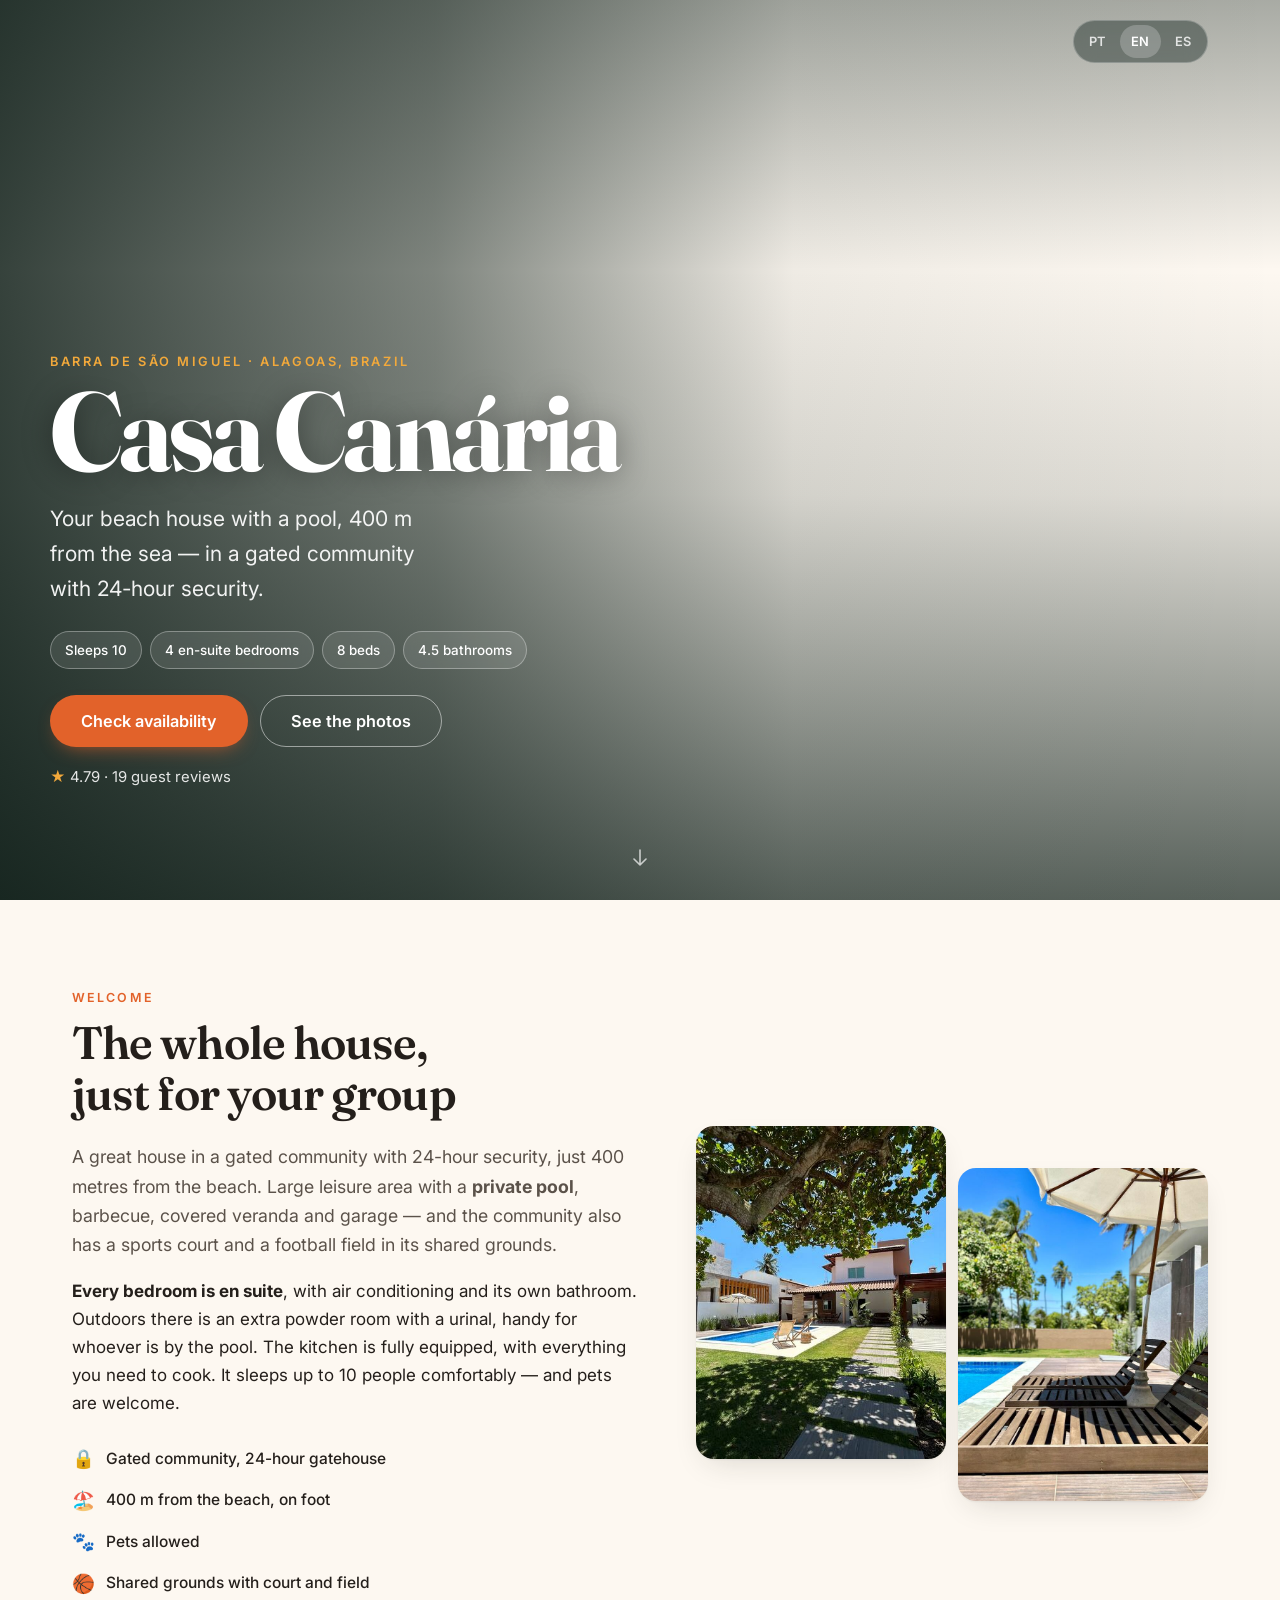
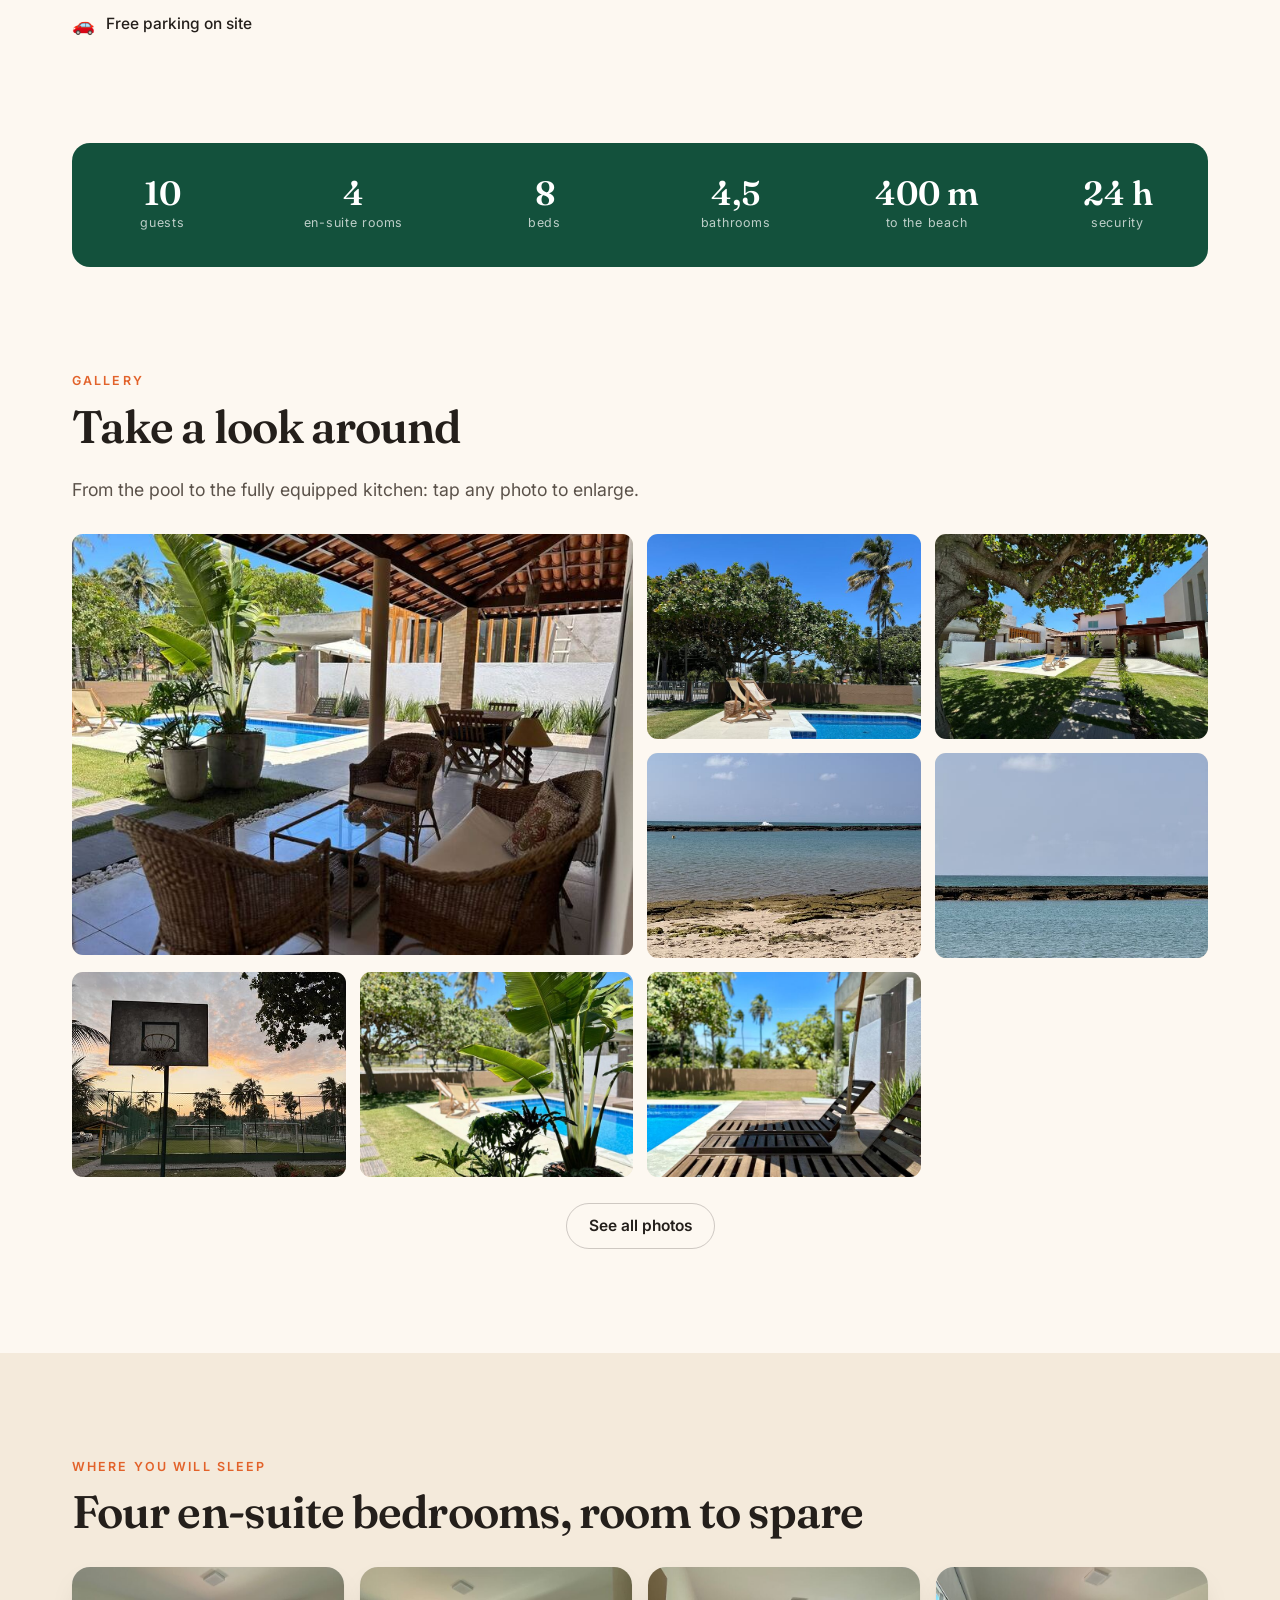
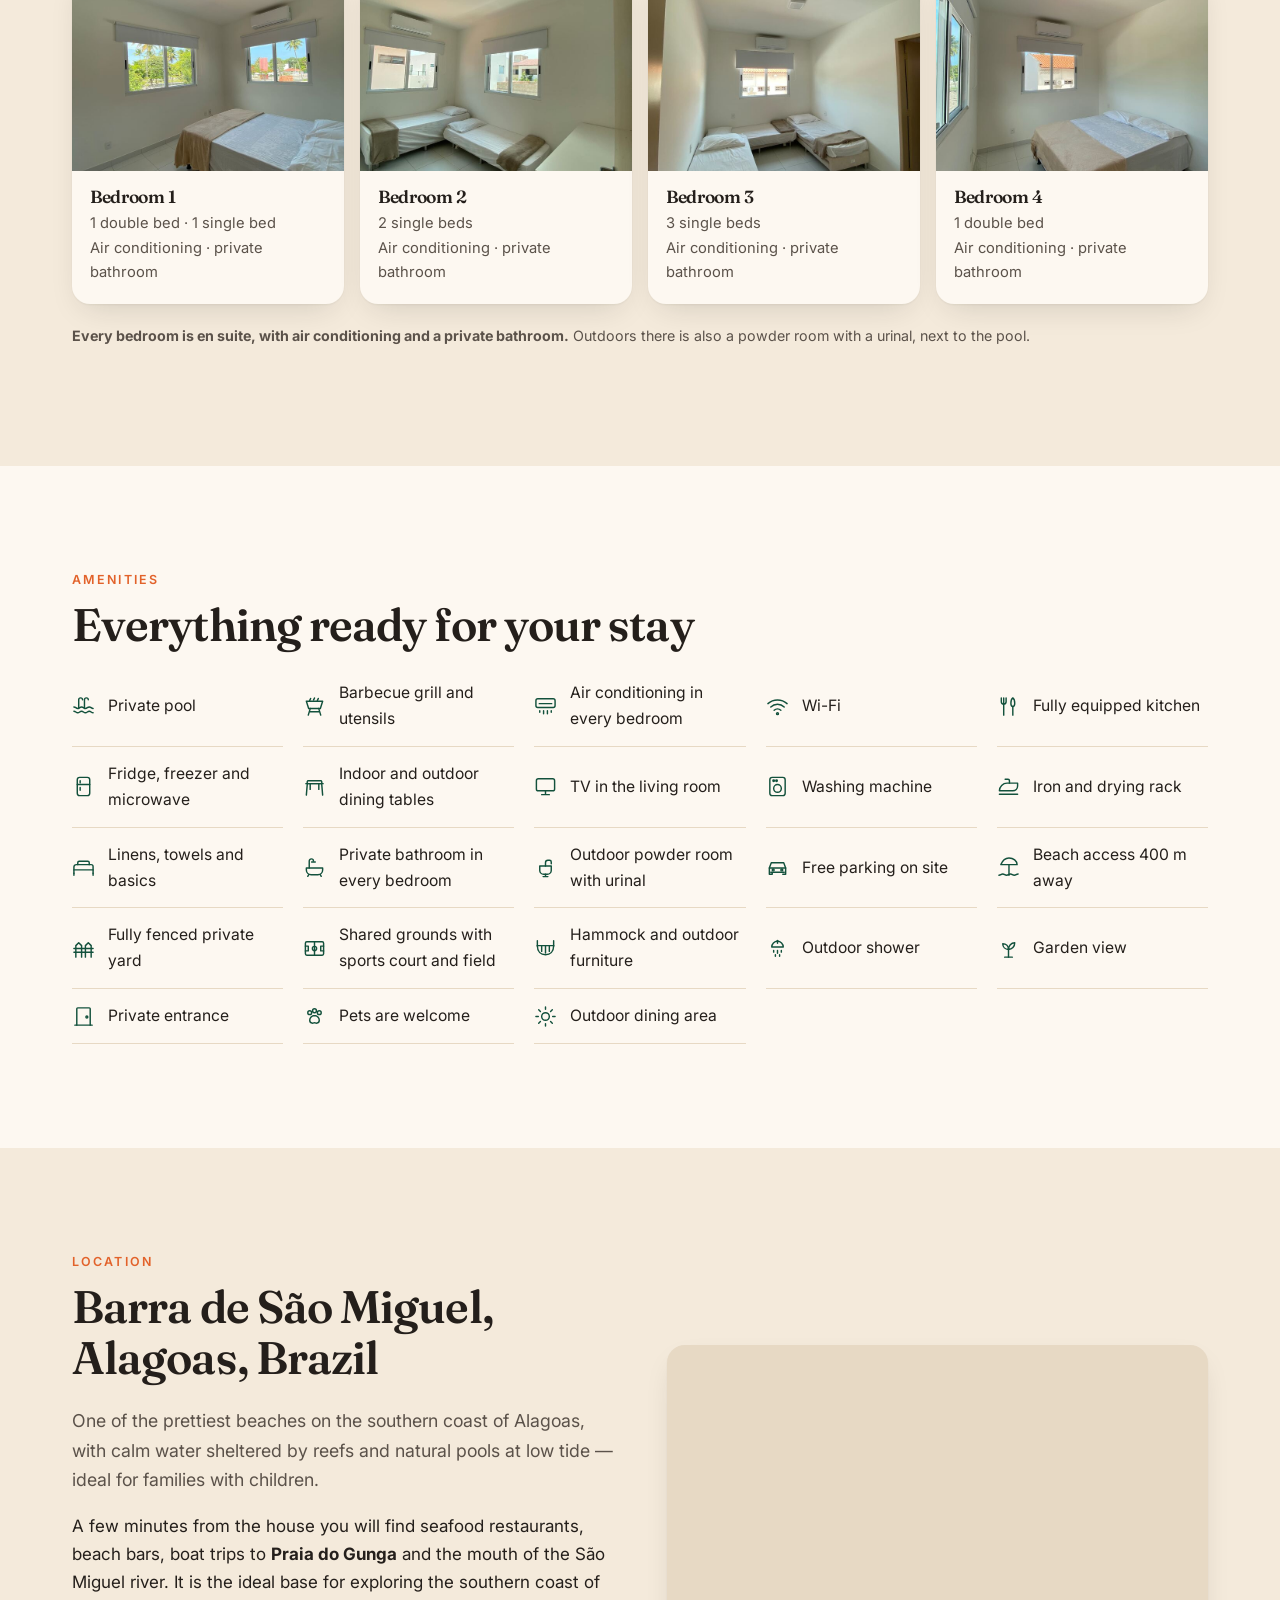
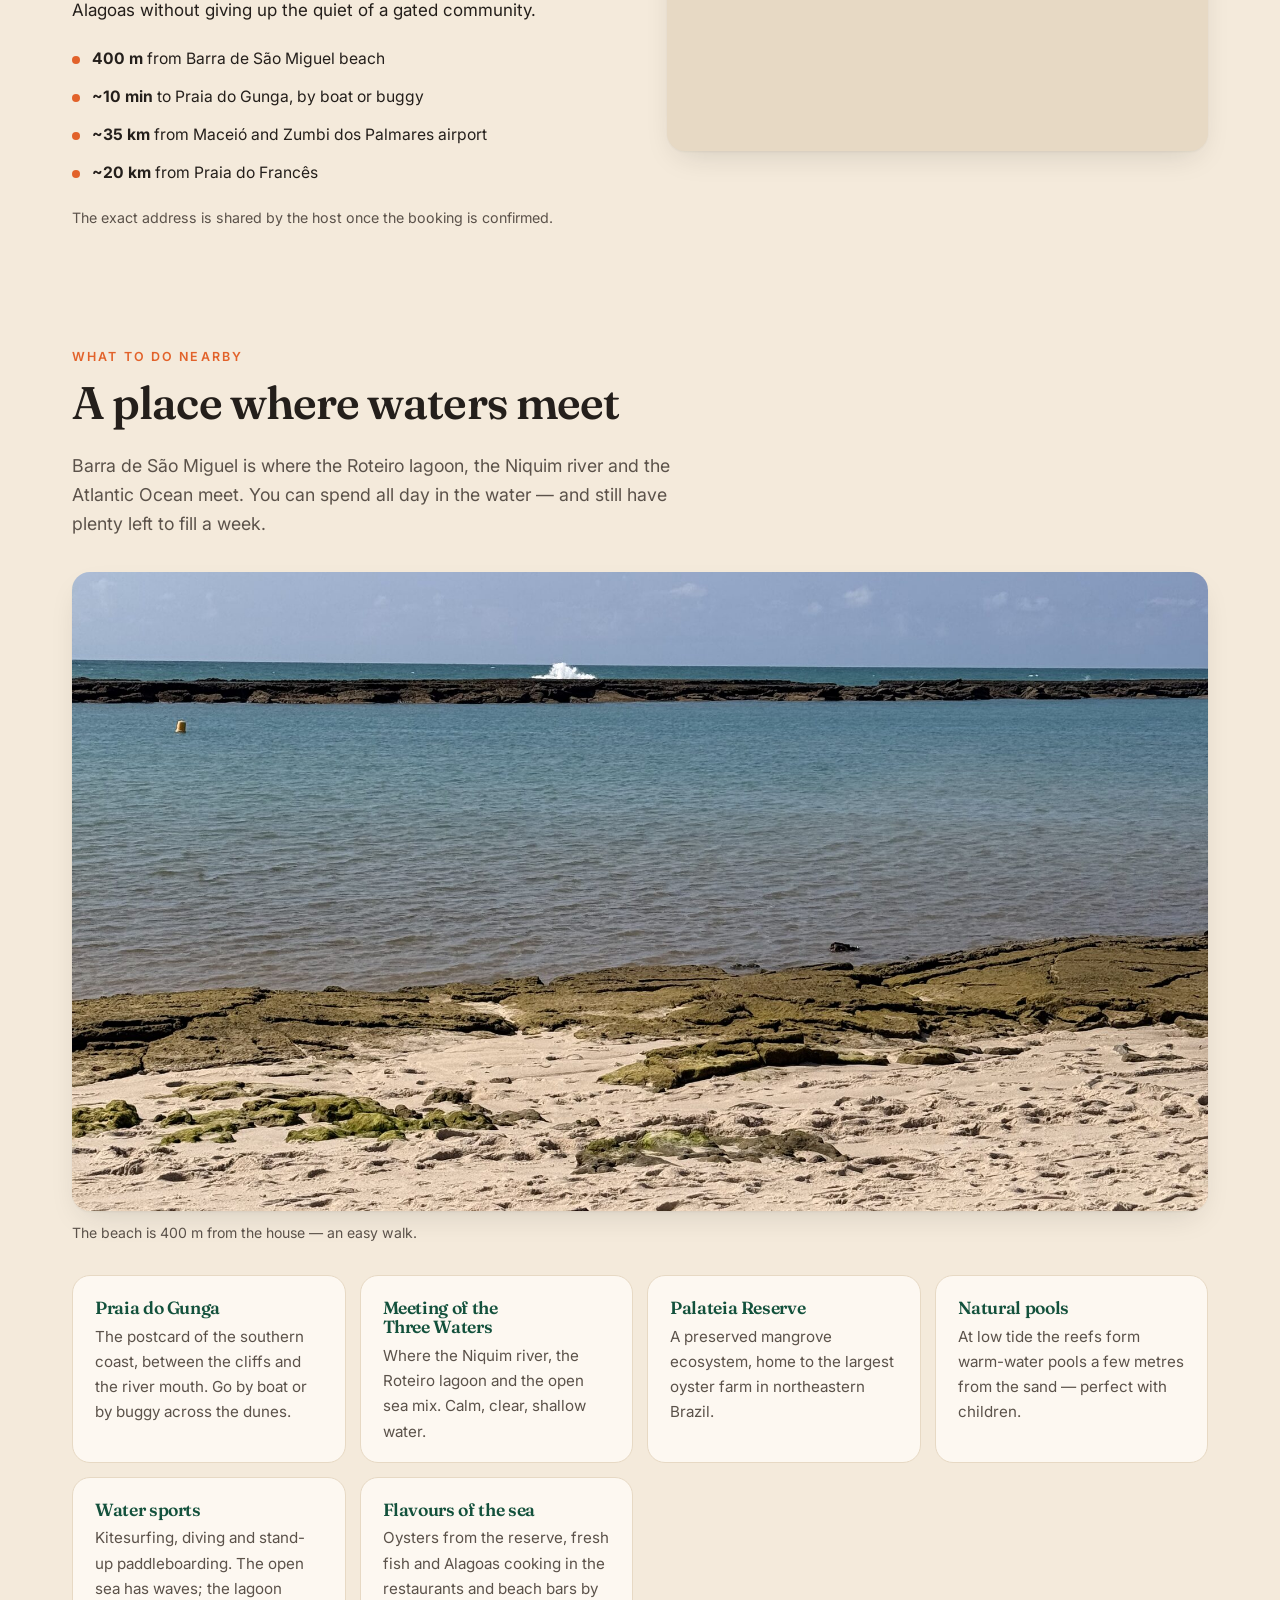
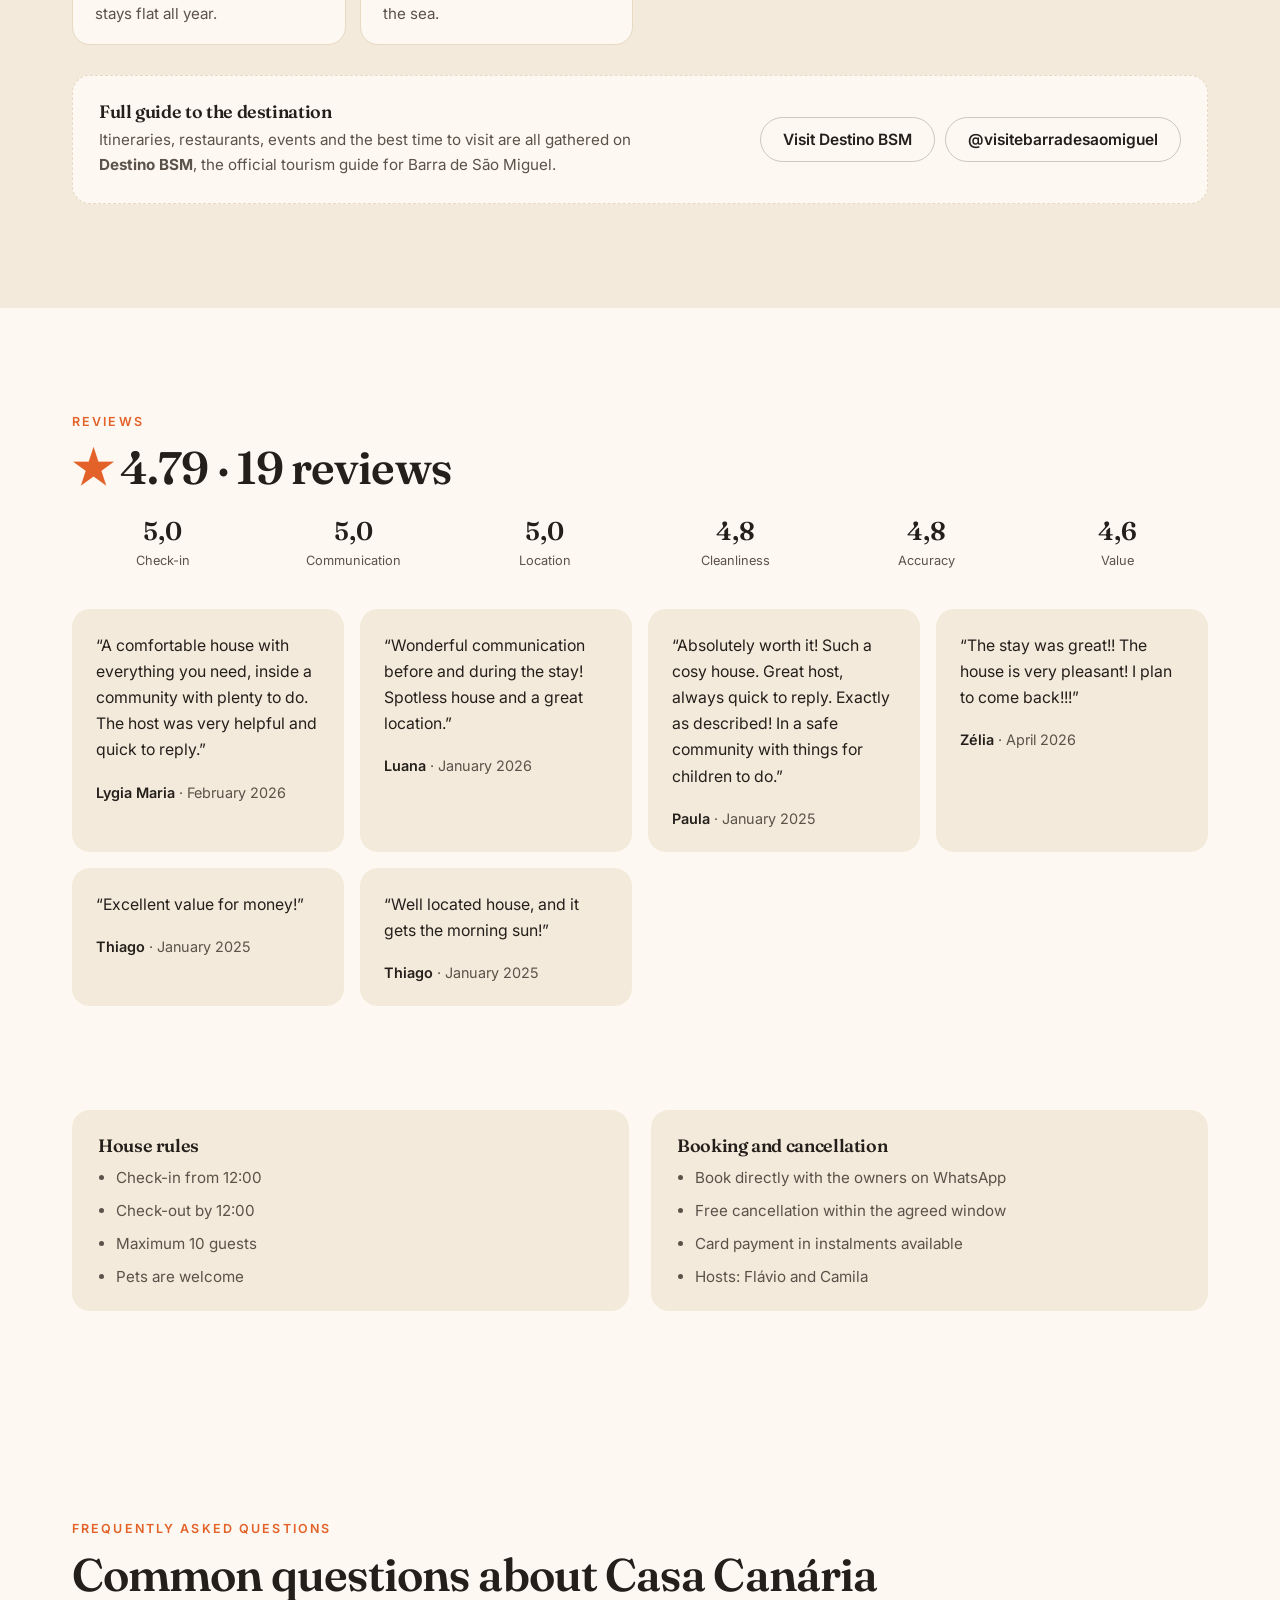
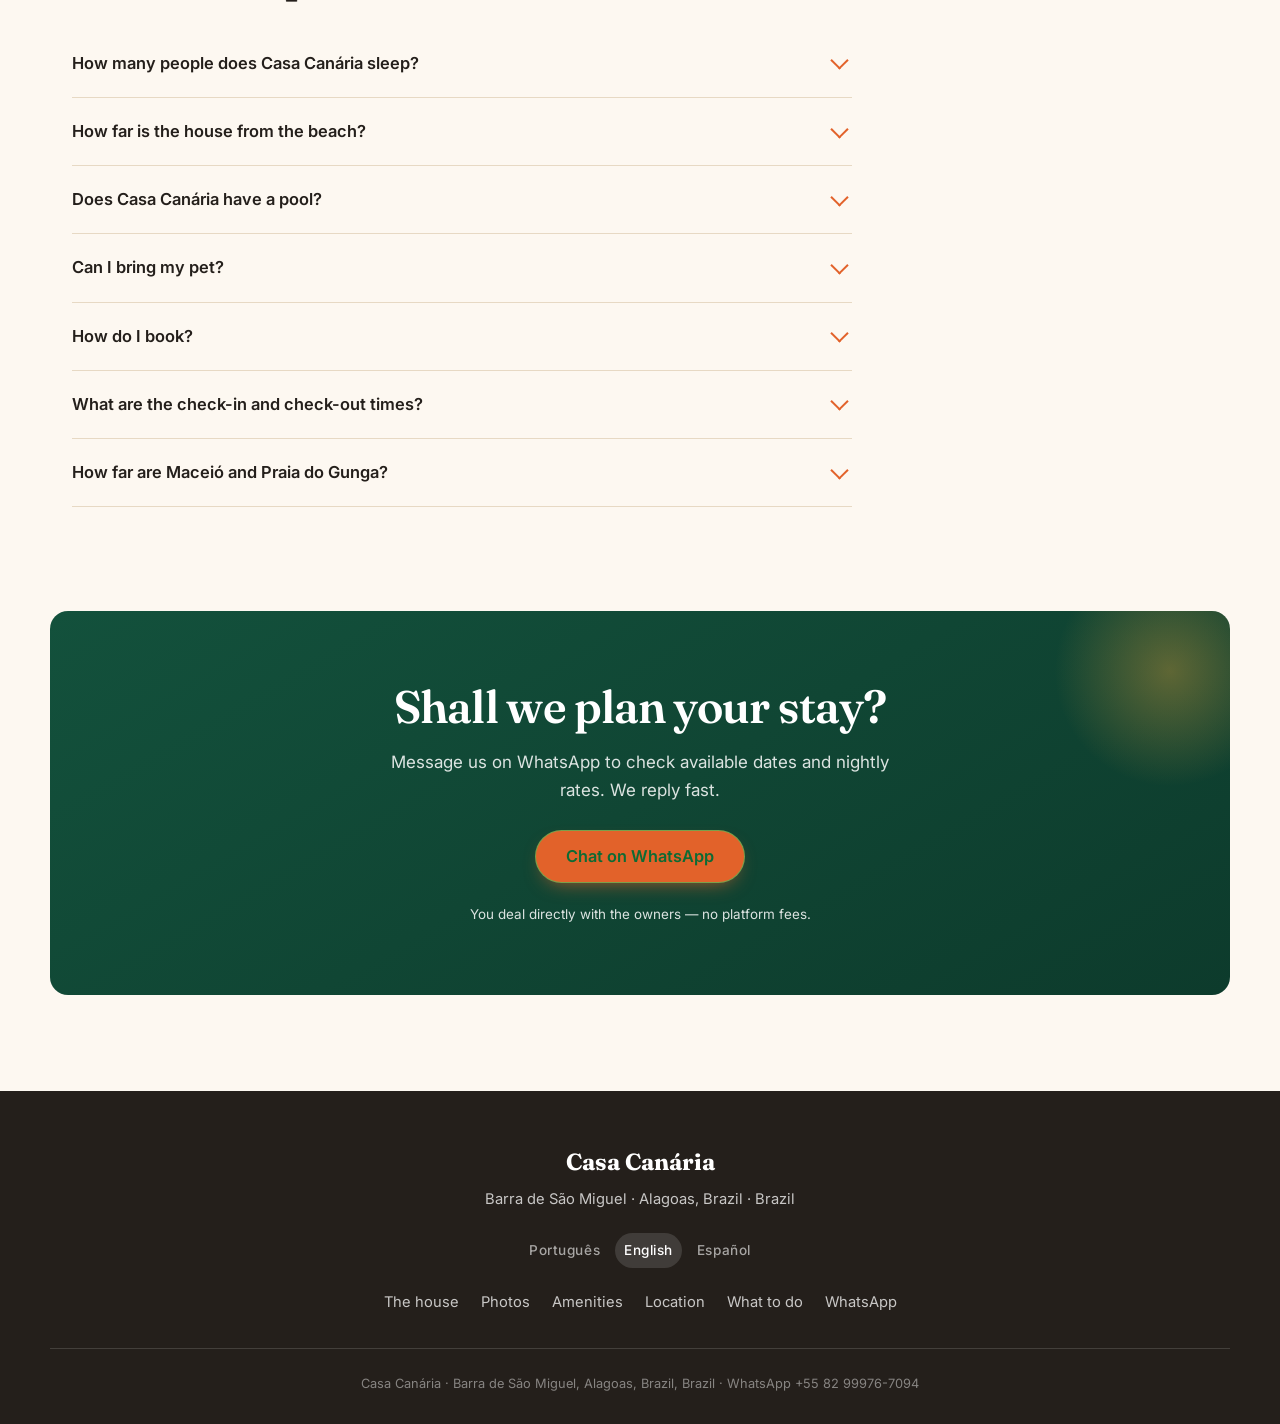
==== en/index.html @ 369bb94f "Versões em inglês e espanhol, domínio próprio e seção de passeios - traduzir.py gera en/ e es/ a par" ====
<!DOCTYPE html>
<html lang="en">
<head>
<meta charset="UTF-8">
<meta name="viewport" content="width=device-width, initial-scale=1, viewport-fit=cover">
<title>Casa Canária | Beach house with pool in Barra de São Miguel, Brazil</title>
<meta name="description" content="Rent Casa Canária in Barra de São Miguel, Alagoas, Brazil, Brazil: beach house with a private pool, barbecue and 4 air-conditioned en-suite bedrooms, in a gated community with 24/7 security, 400 m from the beach. Sleeps 10, pets welcome.">
<meta name="theme-color" content="#14563F">
<meta name="robots" content="index, follow, max-image-preview:large, max-snippet:-1">
<meta name="author" content="Casa Canária">
<meta name="geo.region" content="BR-AL">
<meta name="geo.placename" content="Barra de São Miguel, Alagoas, Brazil">
<link rel="canonical" href="https://casacanaria.com.br/en/">
<link rel="alternate" hreflang="pt-BR" href="https://casacanaria.com.br/">
<link rel="alternate" hreflang="en" href="https://casacanaria.com.br/en/">
<link rel="alternate" hreflang="es" href="https://casacanaria.com.br/es/">
<link rel="alternate" hreflang="x-default" href="https://casacanaria.com.br/">

<meta property="og:type" content="website">
<meta property="og:site_name" content="Casa Canária">
<meta property="og:title" content="Casa Canária | Beach house with pool in Barra de São Miguel, Brazil">
<meta property="og:description" content="Private pool, barbecue and 400 m from the beach. Gated community with 24/7 security, 4 en-suite bedrooms, sleeps 10. Holiday rental in Alagoas, Brazil.">
<meta property="og:image" content="https://casacanaria.com.br/fotos/02-jardim-arvore.jpg">
<meta property="og:image:width" content="1600">
<meta property="og:image:height" content="1200">
<meta property="og:image:alt" content="Casa Canária: garden, pool and outdoor lounge">
<meta property="og:url" content="https://casacanaria.com.br/en/">
<meta property="og:locale" content="en_US">
<meta name="twitter:card" content="summary_large_image">
<meta name="twitter:title" content="Casa Canária | Beach house with pool in Barra de São Miguel, Brazil">
<meta name="twitter:description" content="Private pool, barbecue and 400 m from the beach, in a gated community with 24/7 security. Sleeps 10.">
<meta name="twitter:image" content="https://casacanaria.com.br/fotos/02-jardim-arvore.jpg">

<link rel="icon" href="data:image/svg+xml,<svg xmlns='http://www.w3.org/2000/svg' viewBox='0 0 100 100'><text y='.9em' font-size='90'>🏡</text></svg>">
<link rel="preconnect" href="https://fonts.googleapis.com">
<link rel="preconnect" href="https://fonts.gstatic.com" crossorigin>
<link href="https://fonts.googleapis.com/css2?family=Fraunces:ital,opsz,wght@0,9..144,400;0,9..144,600;0,9..144,700;1,9..144,400&family=Inter:wght@400;500;600&display=swap" rel="stylesheet">
<link rel="stylesheet" href="../style.css">

<script type="application/ld+json">
{
  "@context": "https://schema.org",
  "@graph": [
    {
      "@type": "WebSite",
      "@id": "https://casacanaria.com.br/en/#site",
      "url": "https://casacanaria.com.br/en/",
      "name": "Casa Canária",
      "inLanguage": "en",
      "description": "Holiday beach house with a private pool in Barra de São Miguel, Alagoas, Brazil, Brazil."
    },
    {
      "@type": ["VacationRental", "LodgingBusiness"],
      "@id": "https://casacanaria.com.br/en/#casa",
      "name": "Casa Canária",
      "url": "https://casacanaria.com.br/en/",
      "description": "Beach house for holiday rental in Barra de São Miguel, Alagoas, Brazil, Brazil: private pool, barbecue, 4 en-suite bedrooms with air conditioning, sleeping up to 10 guests, in a gated community with 24-hour security, 400 metres from the beach.",
      "image": [
        "https://casacanaria.com.br/fotos/01-piscina-coqueiros.jpg",
        "https://casacanaria.com.br/fotos/02-jardim-arvore.jpg",
        "https://casacanaria.com.br/fotos/03-area-gourmet.jpg"
      ],
      "address": {
        "@type": "PostalAddress",
        "addressLocality": "Barra de São Miguel",
        "addressRegion": "AL",
        "postalCode": "57180-000",
        "addressCountry": "BR"
      },
      "geo": {
        "@type": "GeoCoordinates",
        "latitude": -9.8419,
        "longitude": -35.9054
      },
      "containedInPlace": {
        "@type": "Place",
        "name": "Barra de São Miguel, Alagoas, Brazil"
      },
      "aggregateRating": {
        "@type": "AggregateRating",
        "ratingValue": "4.79",
        "reviewCount": "19",
        "bestRating": "5",
        "worstRating": "1"
      },
      "amenityFeature": [
        {"@type": "LocationFeatureSpecification", "name": "Piscina privativa", "value": true},
        {"@type": "LocationFeatureSpecification", "name": "Churrasqueira", "value": true},
        {"@type": "LocationFeatureSpecification", "name": "Wi-Fi", "value": true},
        {"@type": "LocationFeatureSpecification", "name": "Ar-condicionado", "value": true},
        {"@type": "LocationFeatureSpecification", "name": "Cozinha completa", "value": true},
        {"@type": "LocationFeatureSpecification", "name": "Máquina de lavar", "value": true},
        {"@type": "LocationFeatureSpecification", "name": "Estacionamento gratuito", "value": true},
        {"@type": "LocationFeatureSpecification", "name": "Acesso à praia", "value": true},
        {"@type": "LocationFeatureSpecification", "name": "Aceita animais", "value": true}
      ],
      "numberOfRooms": 4,
      "numberOfBedrooms": 4,
      "numberOfBathroomsTotal": 4.5,
      "occupancy": {"@type": "QuantitativeValue", "maxValue": 10, "unitText": "guests"},
      "petsAllowed": true,
      "checkinTime": "12:00",
      "checkoutTime": "12:00",
      "isAccessibleForFree": false,
      "smokingAllowed": false,
      "knowsLanguage": "en",
      "potentialAction": {
        "@type": "ReserveAction",
        "target": "https://wa.me/5582999767094"
      }
    },
    {
      "@type": "FAQPage",
      "@id": "https://casacanaria.com.br/en/#faq",
      "mainEntity": [
        {
          "@type": "Question",
          "name": "How many people does Casa Canária sleep?",
          "acceptedAnswer": {"@type": "Answer", "text": "The house sleeps up to 10 guests in 4 en-suite bedrooms, with 8 beds in total. Every bedroom has air conditioning and its own bathroom, and there is an extra powder room with a urinal outdoors."}
        },
        {
          "@type": "Question",
          "name": "How far is the house from the beach?",
          "acceptedAnswer": {"@type": "Answer", "text": "Just 400 metres to Barra de São Miguel beach, a walk of a few minutes. The house is in a gated community with 24-hour security."}
        },
        {
          "@type": "Question",
          "name": "Does Casa Canária have a pool?",
          "acceptedAnswer": {"@type": "Answer", "text": "Yes. The house has a private pool, plus a large leisure area with a barbecue, covered veranda, fenced yard and garage."}
        },
        {
          "@type": "Question",
          "name": "Can I bring my pet?",
          "acceptedAnswer": {"@type": "Answer", "text": "Yes, pets are welcome at Casa Canária."}
        },
        {
          "@type": "Question",
          "name": "How do I book?",
          "acceptedAnswer": {"@type": "Answer", "text": "You book directly with us on WhatsApp at +55 82 99976-7094. Just message us with your dates and we will confirm availability and terms."}
        },
        {
          "@type": "Question",
          "name": "What are the check-in and check-out times?",
          "acceptedAnswer": {"@type": "Answer", "text": "Check-in from 12:00 and check-out by 12:00."}
        },
        {
          "@type": "Question",
          "name": "How far are Maceió and Praia do Gunga?",
          "acceptedAnswer": {"@type": "Answer", "text": "Barra de São Miguel is about 35 km from Maceió and its Zumbi dos Palmares airport, and a few minutes from Praia do Gunga, reached by boat or buggy."}
        }
      ]
    }
  ]
}
</script>
</head>
<body data-base="../">

<a class="pular" href="#conteudo">Skip to content</a>

<header class="topo" id="topo">
  <a href="#" class="topo__marca">Casa Canária</a>
  <nav class="topo__nav">
    <a href="#casa">The house</a>
    <a href="#fotos">Photos</a>
    <a href="#comodidades">Amenities</a>
    <a href="#local">Location</a>
    <a href="#fazer">What to do</a>
    <a href="#avaliacoes">Reviews</a>
    <a href="#duvidas">FAQ</a>
  </nav>
  <nav class="idiomas" aria-label="Language">
    <a href="../" lang="pt-BR">PT</a>
    <a class="idiomas__atual" aria-current="page" href="./" lang="en">EN</a>
    <a href="../es/" lang="es">ES</a>
  </nav>
  <a class="btn btn--pequeno" data-whatsapp href="#">Book now</a>
</header>

<section class="hero">
  <div class="hero__midia">
    <picture>
      <source media="(min-width: 900px)" srcset="../fotos/02-jardim-arvore.jpg" width="1600" height="1200">
      <img width="1600" height="2133" src="../fotos/01-piscina-coqueiros.jpg" alt="Casa Canária vista do jardim, com piscina, gramado e área gourmet" fetchpriority="high" decoding="async">
    </picture>
  </div>
  <div class="hero__conteudo">
    <p class="hero__olho">Barra de São Miguel · Alagoas, Brazil</p>
    <h1 class="hero__titulo">Casa&nbsp;Canária</h1>
    <p class="hero__sub">Your beach house with a pool, 400&nbsp;m from the sea — in a gated community with 24-hour security.</p>
    <ul class="hero__chips">
      <li>Sleeps 10</li>
      <li>4 en-suite bedrooms</li>
      <li>8 beds</li>
      <li>4.5 bathrooms</li>
    </ul>
    <div class="hero__acoes">
      <a class="btn btn--grande" data-whatsapp href="#">Check availability</a>
      <a class="btn btn--fantasma btn--grande" href="#fotos">See the photos</a>
    </div>
    <p class="hero__nota"><span class="estrela">★</span> 4.79 · 19 guest reviews</p>
  </div>
  <nav class="idiomas idiomas--hero" aria-label="Language">
    <a href="../" lang="pt-BR">PT</a>
    <a class="idiomas__atual" aria-current="page" href="./" lang="en">EN</a>
    <a href="../es/" lang="es">ES</a>
  </nav>
  <a href="#casa" class="hero__seta" aria-label="Scroll down">
    <svg viewBox="0 0 24 24" aria-hidden="true"><path d="M12 4v15m0 0l-6-6m6 6l6-6"/></svg>
  </a>
</section>

<main id="conteudo">

<section class="secao secao--casa" id="casa">
  <div class="envelope grade-casa">
    <div class="grade-casa__texto">
      <p class="rotulo">Welcome</p>
      <h2>The whole house, just for your group</h2>
      <p class="texto-grande">A great house in a gated community with 24-hour security, just 400 metres from the beach. Large leisure area with a <strong>private pool</strong>, barbecue, covered veranda and garage — and the community also has a sports court and a football field in its shared grounds.</p>
      <p><strong>Every bedroom is en suite</strong>, with air conditioning and its own bathroom. Outdoors there is an extra powder room with a urinal, handy for whoever is by the pool. The kitchen is fully equipped, with everything you need to cook. It sleeps up to 10 people comfortably — and pets are welcome.</p>
      <ul class="lista-selos">
        <li><span aria-hidden="true">🔒</span> Gated community, 24-hour gatehouse</li>
        <li><span aria-hidden="true">🏖️</span> 400 m from the beach, on foot</li>
        <li><span aria-hidden="true">🐾</span> Pets allowed</li>
        <li><span aria-hidden="true">🏀</span> Shared grounds with court and field</li>
        <li><span aria-hidden="true">🚗</span> Free parking on site</li>
      </ul>
    </div>
    <div class="grade-casa__fotos">
      <figure><img width="700" height="525" src="../fotos/02-jardim-arvore-sm.jpg" alt="Garden with a large shade tree and the pool behind" loading="lazy" decoding="async"></figure>
      <figure><img width="700" height="933" src="../fotos/05-espreguicadeiras-sm.jpg" alt="Sun loungers and umbrella by the pool" loading="lazy" decoding="async"></figure>
    </div>
  </div>
</section>

<section class="secao secao--numeros">
  <div class="envelope">
    <ul class="numeros">
      <li><b>10</b><span>guests</span></li>
      <li><b>4</b><span>en-suite rooms</span></li>
      <li><b>8</b><span>beds</span></li>
      <li><b>4,5</b><span>bathrooms</span></li>
      <li><b>400 m</b><span>to the beach</span></li>
      <li><b>24 h</b><span>security</span></li>
    </ul>
  </div>
</section>

<section class="secao" id="fotos">
  <div class="envelope">
    <p class="rotulo">Gallery</p>
    <h2>Take a look around</h2>
    <p class="texto-grande texto-limitado">From the pool to the fully equipped kitchen: tap any photo to enlarge.</p>
  </div>
  <div class="envelope">
    <div class="galeria" id="galeria"></div>
    <div class="galeria__acao">
      <button class="btn btn--fantasma" id="verMaisFotos" type="button">See all photos</button>
    </div>
  </div>
</section>

<section class="secao secao--quartos" id="quartos">
  <div class="envelope">
    <p class="rotulo">Where you will sleep</p>
    <h2>Four en-suite bedrooms, room to spare</h2>
    <div class="quartos">
      <article class="quarto">
        <img width="700" height="933" src="../fotos/25-quarto-casal-sm.jpg" alt="Bedroom with a double bed and air conditioning" loading="lazy" decoding="async">
        <div class="quarto__txt"><h3>Bedroom 1</h3><p>1 double bed · 1 single bed<br>Air conditioning · private bathroom</p></div>
      </article>
      <article class="quarto">
        <img width="700" height="933" src="../fotos/28-quarto-solteiro-sm.jpg" alt="Bedroom with two single beds" loading="lazy" decoding="async">
        <div class="quarto__txt"><h3>Bedroom 2</h3><p>2 single beds<br>Air conditioning · private bathroom</p></div>
      </article>
      <article class="quarto">
        <img width="700" height="933" src="../fotos/29-quarto-solteiro-2-sm.jpg" alt="Bedroom with single beds" loading="lazy" decoding="async">
        <div class="quarto__txt"><h3>Bedroom 3</h3><p>3 single beds<br>Air conditioning · private bathroom</p></div>
      </article>
      <article class="quarto">
        <img width="700" height="933" src="../fotos/26-quarto-casal-2-sm.jpg" alt="Bedroom with a double bed and large windows" loading="lazy" decoding="async">
        <div class="quarto__txt"><h3>Bedroom 4</h3><p>1 double bed<br>Air conditioning · private bathroom</p></div>
      </article>
    </div>
    <p class="nota"><strong>Every bedroom is en suite, with air conditioning and a private bathroom.</strong> Outdoors there is also a powder room with a urinal, next to the pool.</p>
  </div>
</section>

<section class="secao secao--comodidades" id="comodidades">
  <div class="envelope">
    <p class="rotulo">Amenities</p>
    <h2>Everything ready for your stay</h2>
    <ul class="comodidades" id="comodidades-lista"></ul>
  </div>
</section>

<section class="secao secao--local" id="local">
  <div class="envelope grade-local">
    <div>
      <p class="rotulo">Location</p>
      <h2>Barra de São Miguel, Alagoas, Brazil</h2>
      <p class="texto-grande">One of the prettiest beaches on the southern coast of Alagoas, with calm water sheltered by reefs and natural pools at low tide — ideal for families with children.</p>
      <p>A few minutes from the house you will find seafood restaurants, beach bars, boat trips to <strong>Praia do Gunga</strong> and the mouth of the São Miguel river. It is the ideal base for exploring the southern coast of Alagoas without giving up the quiet of a gated community.</p>
      <ul class="lista-local">
        <li><b>400 m</b> from Barra de São Miguel beach</li>
        <li><b>~10 min</b> to Praia do Gunga, by boat or buggy</li>
        <li><b>~35 km</b> from Maceió and Zumbi dos Palmares airport</li>
        <li><b>~20 km</b> from Praia do Francês</li>
      </ul>
      <p class="nota">The exact address is shared by the host once the booking is confirmed.</p>
    </div>
    <div class="mapa">
      <iframe
        title="Map of Barra de São Miguel, Alagoas, Brazil"
        src="https://www.google.com/maps?q=Barra%20de%20S%C3%A3o%20Miguel%2C%20Alagoas&z=13&output=embed"
        loading="lazy" referrerpolicy="no-referrer-when-downgrade" allowfullscreen></iframe>
    </div>
  </div>
</section>

<section class="secao secao--fazer" id="fazer">
  <div class="envelope">
    <p class="rotulo">What to do nearby</p>
    <h2>A place where waters meet</h2>
    <p class="texto-grande texto-limitado">Barra de São Miguel is where the Roteiro lagoon, the Niquim river and the Atlantic Ocean meet. You can spend all day in the water — and still have plenty left to fill a week.</p>

    <figure class="foto-larga">
      <img width="2000" height="1125"
           src="../fotos/34-praia-areia-larga.jpg"
           srcset="../fotos/34-praia-areia-larga-sm.jpg 900w, ../fotos/34-praia-areia-larga.jpg 2000w"
           sizes="(min-width: 1180px) 1136px, 100vw"
           alt="Barra de São Miguel beach, with pale sand and sea sheltered by the reefs"
           loading="lazy" decoding="async">
      <figcaption>The beach is 400 m from the house — an easy walk.</figcaption>
    </figure>

    <ul class="passeios">
      <li>
        <h3>Praia do Gunga</h3>
        <p>The postcard of the southern coast, between the cliffs and the river mouth. Go by boat or by buggy across the dunes.</p>
      </li>
      <li>
        <h3>Meeting of the Three Waters</h3>
        <p>Where the Niquim river, the Roteiro lagoon and the open sea mix. Calm, clear, shallow water.</p>
      </li>
      <li>
        <h3>Palateia Reserve</h3>
        <p>A preserved mangrove ecosystem, home to the largest oyster farm in northeastern Brazil.</p>
      </li>
      <li>
        <h3>Natural pools</h3>
        <p>At low tide the reefs form warm-water pools a few metres from the sand — perfect with children.</p>
      </li>
      <li>
        <h3>Water sports</h3>
        <p>Kitesurfing, diving and stand-up paddleboarding. The open sea has waves; the lagoon stays flat all year.</p>
      </li>
      <li>
        <h3>Flavours of the sea</h3>
        <p>Oysters from the reserve, fresh fish and Alagoas cooking in the restaurants and beach bars by the sea.</p>
      </li>
    </ul>

    <aside class="creditinho">
      <div>
        <h3>Full guide to the destination</h3>
        <p>Itineraries, restaurants, events and the best time to visit are all gathered on <strong>Destino BSM</strong>, the official tourism guide for Barra de São Miguel.</p>
      </div>
      <div class="creditinho__acoes">
        <a class="btn btn--fantasma" href="https://www.visitebarradesaomiguel.com.br/" target="_blank" rel="noopener">Visit Destino BSM</a>
        <a class="btn btn--fantasma" href="https://www.instagram.com/visitebarradesaomiguel/" target="_blank" rel="noopener">@visitebarradesaomiguel</a>
      </div>
    </aside>
  </div>
</section>

<section class="secao secao--avaliacoes" id="avaliacoes">
  <div class="envelope">
    <p class="rotulo">Reviews</p>
    <h2><span class="estrela">★</span> 4.79 · 19 reviews</h2>
    <ul class="notas">
      <li><b>5,0</b><span>Check-in</span></li>
      <li><b>5,0</b><span>Communication</span></li>
      <li><b>5,0</b><span>Location</span></li>
      <li><b>4,8</b><span>Cleanliness</span></li>
      <li><b>4,8</b><span>Accuracy</span></li>
      <li><b>4,6</b><span>Value</span></li>
    </ul>
    <div class="depoimentos">
      <blockquote>
        <p>“A comfortable house with everything you need, inside a community with plenty to do. The host was very helpful and quick to reply.”</p>
        <cite>Lygia Maria <span>· February 2026</span></cite>
      </blockquote>
      <blockquote>
        <p>“Wonderful communication before and during the stay! Spotless house and a great location.”</p>
        <cite>Luana <span>· January 2026</span></cite>
      </blockquote>
      <blockquote>
        <p>“Absolutely worth it! Such a cosy house. Great host, always quick to reply. Exactly as described! In a safe community with things for children to do.”</p>
        <cite>Paula <span>· January 2025</span></cite>
      </blockquote>
      <blockquote>
        <p>“The stay was great!! The house is very pleasant! I plan to come back!!!”</p>
        <cite>Zélia <span>· April 2026</span></cite>
      </blockquote>
      <blockquote>
        <p>“Excellent value for money!”</p>
        <cite>Thiago <span>· January 2025</span></cite>
      </blockquote>
      <blockquote>
        <p>“Well located house, and it gets the morning sun!”</p>
        <cite>Thiago <span>· January 2025</span></cite>
      </blockquote>
    </div>
  </div>
</section>

<section class="secao secao--regras">
  <div class="envelope grade-regras">
    <div>
      <h3>House rules</h3>
      <ul>
        <li>Check-in from 12:00</li>
        <li>Check-out by 12:00</li>
        <li>Maximum 10 guests</li>
        <li>Pets are welcome</li>
      </ul>
    </div>
    <div>
      <h3>Booking and cancellation</h3>
      <ul>
        <li>Book directly with the owners on WhatsApp</li>
        <li>Free cancellation within the agreed window</li>
        <li>Card payment in instalments available</li>
        <li>Hosts: Flávio and Camila</li>
      </ul>
    </div>
  </div>
</section>

<section class="secao secao--faq" id="duvidas">
  <div class="envelope">
    <p class="rotulo">Frequently asked questions</p>
    <h2>Common questions about Casa Canária</h2>
    <div class="faq">
      <details>
        <summary>How many people does Casa Canária sleep?</summary>
        <p>The house sleeps up to 10 guests in 4 en-suite bedrooms, with 8 beds in total. Every bedroom has air conditioning and its own bathroom, and there is an extra powder room with a urinal outdoors.</p>
      </details>
      <details>
        <summary>How far is the house from the beach?</summary>
        <p>Just 400 metres to Barra de São Miguel beach, a walk of a few minutes. The house is in a gated community with 24-hour security.</p>
      </details>
      <details>
        <summary>Does Casa Canária have a pool?</summary>
        <p>Yes. The house has a private pool, plus a large leisure area with a barbecue, covered veranda, fenced yard and garage.</p>
      </details>
      <details>
        <summary>Can I bring my pet?</summary>
        <p>Yes, pets are welcome at Casa Canária.</p>
      </details>
      <details>
        <summary>How do I book?</summary>
        <p>You book directly with us on WhatsApp at +55 82 99976-7094. Just message us with your dates and we will confirm availability and terms.</p>
      </details>
      <details>
        <summary>What are the check-in and check-out times?</summary>
        <p>Check-in from 12:00 and check-out by 12:00.</p>
      </details>
      <details>
        <summary>How far are Maceió and Praia do Gunga?</summary>
        <p>Barra de São Miguel is about 35 km from Maceió and its Zumbi dos Palmares airport, and a few minutes from Praia do Gunga, reached by boat or buggy.</p>
      </details>
    </div>
  </div>
</section>

<section class="cta" id="reservar">
  <div class="envelope cta__caixa">
    <h2>Shall we plan your stay?</h2>
    <p>Message us on WhatsApp to check available dates and nightly rates. We reply fast.</p>
    <div class="cta__acoes">
      <a class="btn btn--grande btn--zap" data-whatsapp href="#">Chat on WhatsApp</a>
    </div>
    <p class="cta__nota">You deal directly with the owners — no platform fees.</p>
  </div>
</section>

</main>

<footer class="rodape">
  <div class="envelope rodape__grade">
    <div>
      <p class="rodape__marca">Casa Canária</p>
      <p>Barra de São Miguel · Alagoas, Brazil · Brazil</p>
    </div>
    <nav class="idiomas idiomas--rodape" aria-label="Language">
      <a href="../" lang="pt-BR">Português</a>
      <a class="idiomas__atual" aria-current="page" href="./" lang="en">English</a>
      <a href="../es/" lang="es">Español</a>
    </nav>
    <nav class="rodape__links">
      <a href="#casa">The house</a>
      <a href="#fotos">Photos</a>
      <a href="#comodidades">Amenities</a>
      <a href="#local">Location</a>
      <a href="#fazer">What to do</a>
      <a data-whatsapp href="#">WhatsApp</a>
    </nav>
  </div>
  <p class="rodape__fim">Casa Canária · Barra de São Miguel, Alagoas, Brazil, Brazil · WhatsApp +55 82 99976-7094</p>
</footer>

<div class="barra-mobile">
  <div class="barra-mobile__info">
    <b><span class="estrela">★</span> 4.79</b>
    <span>19 reviews</span>
  </div>
  <a class="btn" data-whatsapp href="#">WhatsApp</a>
</div>

<div class="lightbox" id="lightbox" role="dialog" aria-modal="true" aria-label="Photo gallery" hidden>
  <button class="lightbox__fechar" id="lbFechar" type="button" aria-label="Close gallery">
    <svg viewBox="0 0 24 24" aria-hidden="true"><path d="M6 6l12 12M18 6L6 18"/></svg>
  </button>
  <button class="lightbox__nav lightbox__nav--ant" id="lbAnterior" type="button" aria-label="Previous photo">
    <svg viewBox="0 0 24 24" aria-hidden="true"><path d="M15 5l-7 7 7 7"/></svg>
  </button>
  <button class="lightbox__nav lightbox__nav--prox" id="lbProxima" type="button" aria-label="Next photo">
    <svg viewBox="0 0 24 24" aria-hidden="true"><path d="M9 5l7 7-7 7"/></svg>
  </button>
  <figure class="lightbox__palco">
    <img id="lbImagem" src="" alt="">
    <figcaption><span id="lbLegenda"></span> <span class="lightbox__contador" id="lbContador"></span></figcaption>
  </figure>
</div>

<script src="../script.js"></script>
</body>
</html>
---- style.css ----
/* ==========================================================================
   Casa Canária — folha de estilo
   Mobile-first. Paleta inspirada no cajueiro: areia, caju e folha.
   ========================================================================== */

:root {
  --areia:      #FDF8F1;
  --creme:      #F4EADB;
  --creme-esc:  #E7D9C4;
  --tinta:      #241F1B;
  --tinta-70:   #5B524A;
  --caju:       #E2622A;
  --caju-esc:   #C24E1D;
  --amarelo:    #F2A93B;
  --folha:      #13513C;
  --folha-esc:  #0D3B2C;
  --agua:       #2E8B9A;

  --raio:       18px;
  --raio-p:     11px;
  --sombra:     0 1px 2px rgba(36,31,27,.05), 0 12px 32px -12px rgba(36,31,27,.18);
  --sombra-alt: 0 2px 6px rgba(36,31,27,.06), 0 26px 60px -20px rgba(36,31,27,.30);

  --envelope:   1180px;
  --pad-lat:    22px;

  --serif: "Fraunces", ui-serif, Georgia, "Times New Roman", serif;
  --sans:  "Inter", -apple-system, BlinkMacSystemFont, "Segoe UI", Roboto, sans-serif;
}

* { box-sizing: border-box; }

html {
  scroll-behavior: smooth;
  scroll-padding-top: 76px;
  -webkit-text-size-adjust: 100%;
}

body {
  margin: 0;
  background: var(--areia);
  color: var(--tinta);
  font-family: var(--sans);
  font-size: 17px;
  line-height: 1.65;
  overflow-x: hidden;
  -webkit-font-smoothing: antialiased;
}

body.travado { overflow: hidden; }

img { max-width: 100%; display: block; height: auto; }

h1, h2, h3 {
  font-family: var(--serif);
  font-weight: 600;
  line-height: 1.12;
  letter-spacing: -.02em;
  margin: 0 0 .5em;
  text-wrap: balance;
}

h2 { font-size: clamp(1.85rem, 5.6vw, 2.85rem); }
h3 { font-size: 1.25rem; }
p  { margin: 0 0 1em; }

a { color: inherit; }

.pular {
  position: absolute; left: -9999px; top: 0;
  background: var(--folha); color: #fff; padding: 12px 18px; z-index: 200;
  border-radius: 0 0 var(--raio-p) 0;
}
.pular:focus { left: 0; }

:focus-visible {
  outline: 3px solid var(--agua);
  outline-offset: 3px;
}

.envelope {
  width: 100%;
  max-width: var(--envelope);
  margin-inline: auto;
  padding-inline: var(--pad-lat);
}

.rotulo {
  font-size: .78rem;
  font-weight: 600;
  letter-spacing: .17em;
  text-transform: uppercase;
  color: var(--caju);
  margin: 0 0 .7em;
}

.texto-grande { font-size: 1.11rem; color: var(--tinta-70); }
.texto-limitado { max-width: 56ch; }
.nota { font-size: .89rem; color: var(--tinta-70); margin-top: 1.4em; }
.estrela { color: var(--caju); }

/* ---------- Botões ---------- */

.btn {
  --bg: var(--caju);
  --fg: #fff;
  display: inline-flex;
  align-items: center;
  justify-content: center;
  gap: .5em;
  background: var(--bg);
  color: var(--fg);
  font: 600 .97rem/1 var(--sans);
  text-decoration: none;
  padding: 14px 22px;
  border: 1px solid transparent;
  border-radius: 100px;
  cursor: pointer;
  transition: transform .18s ease, box-shadow .18s ease, background .18s ease;
  box-shadow: 0 8px 20px -10px rgba(226,98,42,.85);
  white-space: nowrap;
}
.btn:hover { background: var(--caju-esc); transform: translateY(-2px); box-shadow: 0 14px 26px -12px rgba(226,98,42,.95); }
.btn:active { transform: translateY(0); }

.btn--grande { padding: 17px 30px; font-size: 1.02rem; }
.btn--pequeno { padding: 10px 18px; font-size: .88rem; }

.btn--fantasma {
  background: transparent;
  color: var(--tinta);
  border-color: rgba(36,31,27,.22);
  box-shadow: none;
}
.btn--fantasma:hover { background: rgba(36,31,27,.05); border-color: rgba(36,31,27,.4); }

.btn--zap { border-color: rgba(37,211,102,.55); color: #0d6b34; }
.btn--zap:hover { background: rgba(37,211,102,.12); }

/* ---------- Topo ---------- */

.topo {
  position: fixed;
  inset: 0 0 auto 0;
  z-index: 90;
  display: flex;
  align-items: center;
  gap: 20px;
  padding: 12px var(--pad-lat);
  background: rgba(253,248,241,.9);
  backdrop-filter: blur(14px);
  -webkit-backdrop-filter: blur(14px);
  border-bottom: 1px solid transparent;
  transform: translateY(-110%);
  transition: transform .35s cubic-bezier(.2,.7,.3,1), border-color .35s;
}
.topo.visivel { transform: none; border-bottom-color: var(--creme-esc); }

.topo__marca {
  font-family: var(--serif);
  font-size: 1.22rem;
  font-weight: 700;
  letter-spacing: -.02em;
  text-decoration: none;
  color: var(--folha);
  margin-right: auto;
}

.topo__nav { display: none; gap: 24px; }
.topo__nav a {
  font-size: .93rem; font-weight: 500; text-decoration: none; color: var(--tinta-70);
  padding: 4px 0; border-bottom: 2px solid transparent; transition: color .2s, border-color .2s;
}
.topo__nav a:hover { color: var(--tinta); border-bottom-color: var(--caju); }

@media (min-width: 900px) {
  .topo__nav { display: flex; }
  .topo { padding-inline: max(var(--pad-lat), calc((100vw - var(--envelope)) / 2 + var(--pad-lat))); }
}

/* ---------- Seletor de idioma ---------- */

.idiomas { display: flex; align-items: center; gap: 2px; }
.idiomas a {
  font-size: .8rem;
  font-weight: 600;
  letter-spacing: .04em;
  text-decoration: none;
  color: var(--tinta-70);
  padding: 6px 9px;
  border-radius: 100px;
  transition: color .2s, background .2s;
}
.idiomas a:hover { color: var(--tinta); background: rgba(36,31,27,.06); }
.idiomas .idiomas__atual { color: var(--folha); background: rgba(19,81,60,.09); }
@media (max-width: 599px) { .topo .idiomas { display: none; } }

.idiomas--hero {
  position: absolute;
  z-index: 2;
  top: max(14px, env(safe-area-inset-top));
  right: var(--pad-lat);
  gap: 3px;
  padding: 4px;
  border-radius: 100px;
  background: rgba(12,30,24,.42);
  border: 1px solid rgba(255,255,255,.24);
  backdrop-filter: blur(10px);
  -webkit-backdrop-filter: blur(10px);
}
.idiomas--hero a { color: rgba(255,255,255,.8); padding: 6px 11px; }
.idiomas--hero a:hover { color: #fff; background: rgba(255,255,255,.16); }
.idiomas--hero .idiomas__atual { color: #fff; background: rgba(255,255,255,.22); }
@media (min-width: 900px) {
  .idiomas--hero { right: max(var(--pad-lat), calc((100vw - var(--envelope)) / 2 + var(--pad-lat))); top: 20px; }
}

.idiomas--rodape { justify-content: center; gap: 6px; flex-wrap: wrap; }
.idiomas--rodape a { font-size: .85rem; font-weight: 500; color: rgba(255,255,255,.6); }
.idiomas--rodape a:hover { color: #fff; background: rgba(255,255,255,.1); }
.idiomas--rodape .idiomas__atual { color: #fff; background: rgba(255,255,255,.13); }

/* ---------- Hero ---------- */

.hero {
  position: relative;
  min-height: 100svh;
  display: flex;
  align-items: flex-end;
  padding: 96px var(--pad-lat) clamp(76px, 14vh, 110px);
  color: #fff;
  overflow: hidden;
}

.hero__midia { position: absolute; inset: 0; z-index: 0; }
.hero__midia picture { display: block; width: 100%; height: 100%; }
.hero__midia img { width: 100%; height: 100%; object-fit: cover; object-position: center 50%; }
@media (min-width: 900px) { .hero__midia img { object-position: center 58%; } }
.hero__midia::after {
  content: "";
  position: absolute; inset: 0;
  background:
    linear-gradient(to top, rgba(12,30,24,.90) 0%, rgba(12,30,24,.52) 38%, rgba(12,30,24,.06) 70%, rgba(12,30,24,.38) 100%);
}
@media (min-width: 900px) {
  .hero__midia::after {
    background:
      linear-gradient(to right, rgba(10,26,20,.82) 0%, rgba(10,26,20,.52) 34%, rgba(10,26,20,.06) 62%, transparent 100%),
      linear-gradient(to top, rgba(10,26,20,.68) 0%, rgba(10,26,20,.12) 45%, transparent 70%, rgba(10,26,20,.35) 100%);
  }
}

.hero__conteudo {
  position: relative; z-index: 1;
  width: 100%;
  max-width: var(--envelope);
  margin-inline: auto;
}

.hero__olho {
  font-size: .8rem; font-weight: 600; letter-spacing: .2em; text-transform: uppercase;
  color: var(--amarelo); margin: 0 0 .55em;
}

.hero__titulo {
  font-size: clamp(2.9rem, 14.5vw, 7rem);
  font-weight: 700;
  line-height: .92;
  margin: 0 0 .18em;
  letter-spacing: -.035em;
  text-shadow: 0 2px 30px rgba(0,0,0,.35);
}

.hero__sub {
  font-size: clamp(1.02rem, 4.2vw, 1.32rem);
  max-width: 30ch;
  color: rgba(255,255,255,.93);
  margin-bottom: 1.15em;
}

.hero__chips {
  display: flex; flex-wrap: wrap; gap: 8px;
  list-style: none; padding: 0; margin: 0 0 26px;
}
.hero__chips li {
  font-size: .84rem; font-weight: 500;
  padding: 7px 14px;
  border: 1px solid rgba(255,255,255,.32);
  border-radius: 100px;
  background: rgba(255,255,255,.1);
  backdrop-filter: blur(6px);
  -webkit-backdrop-filter: blur(6px);
}

.hero__acoes { display: flex; flex-wrap: wrap; gap: 12px; }
.hero .btn--fantasma { color: #fff; border-color: rgba(255,255,255,.5); }
.hero .btn--fantasma:hover { background: rgba(255,255,255,.14); border-color: #fff; }

.hero__nota { margin: 18px 0 0; font-size: .93rem; color: rgba(255,255,255,.88); }
.hero__nota .estrela { color: var(--amarelo); }

.hero__seta {
  position: absolute; z-index: 1; left: 50%; bottom: 22px;
  translate: -50% 0;
  width: 40px; height: 40px;
  display: none; align-items: center; justify-content: center;
  color: #fff; opacity: .7;
  animation: flutua 2.4s ease-in-out infinite;
}
.hero__seta svg { width: 24px; height: 24px; fill: none; stroke: currentColor; stroke-width: 1.6; stroke-linecap: round; stroke-linejoin: round; }
@keyframes flutua { 0%,100% { translate: -50% 0; } 50% { translate: -50% 7px; } }
@media (min-width: 900px) { .hero__seta { display: flex; } }
@media (prefers-reduced-motion: reduce) { .hero__seta { animation: none; } html { scroll-behavior: auto; } }

/* ---------- Seções ---------- */

.secao { padding: clamp(56px, 11vw, 104px) 0; }
.secao--casa { padding-top: clamp(48px, 9vw, 88px); }

.secao--numeros { padding: 0; }
.numeros {
  list-style: none; margin: 0; padding: 26px 0;
  display: grid; grid-template-columns: repeat(3, 1fr); gap: 22px 10px;
  background: var(--folha);
  color: #fff;
  border-radius: var(--raio);
}
.numeros li { text-align: center; display: flex; flex-direction: column; gap: 2px; }
.numeros b { font-family: var(--serif); font-size: clamp(1.5rem, 6vw, 2.1rem); font-weight: 600; line-height: 1; }
.numeros span { font-size: .78rem; letter-spacing: .06em; color: rgba(255,255,255,.72); }
@media (min-width: 760px) { .numeros { grid-template-columns: repeat(6, 1fr); padding: 34px 0; } }

.grade-casa { display: grid; gap: 34px; }
.grade-casa__fotos { display: grid; grid-template-columns: 1fr 1fr; gap: 12px; }
.grade-casa__fotos figure { margin: 0; }
.grade-casa__fotos img {
  width: 100%; aspect-ratio: 3/4; object-fit: cover;
  border-radius: var(--raio); box-shadow: var(--sombra);
}
.grade-casa__fotos figure:first-child img { margin-top: 0; }
@media (min-width: 860px) {
  .grade-casa { grid-template-columns: 1.05fr .95fr; gap: 58px; align-items: center; }
  .grade-casa__fotos figure:last-child img { margin-top: 42px; }
}

.lista-selos { list-style: none; padding: 0; margin: 26px 0 0; display: grid; gap: 11px; }
.lista-selos li {
  display: flex; align-items: center; gap: 11px;
  font-size: .97rem; font-weight: 500;
}
.lista-selos span { font-size: 1.15rem; }

/* ---------- Galeria ---------- */

.galeria {
  display: grid;
  grid-template-columns: repeat(2, 1fr);
  gap: 10px;
  margin-top: 30px;
}
@media (min-width: 700px) { .galeria { grid-template-columns: repeat(3, 1fr); gap: 14px; } }
@media (min-width: 1000px) { .galeria { grid-template-columns: repeat(4, 1fr); } }

.galeria__item {
  position: relative;
  padding: 0; margin: 0; border: 0;
  background: var(--creme);
  border-radius: var(--raio-p);
  overflow: hidden;
  cursor: zoom-in;
  aspect-ratio: 4/3;
  transition: transform .3s ease, box-shadow .3s ease;
}
.galeria__item img { position: absolute; inset: 0; width: 100%; height: 100%; object-fit: cover; transition: transform .5s ease; }
.galeria__item:hover { box-shadow: var(--sombra-alt); }
.galeria__item:hover img { transform: scale(1.05); }
.galeria__item.oculto { display: none; }

/* primeiro item em destaque no desktop */
@media (min-width: 700px) {
  .galeria__item:first-child { grid-column: span 2; grid-row: span 2; }
}

.galeria__acao { margin-top: 26px; text-align: center; }

/* ---------- Quartos ---------- */

.secao--quartos { background: var(--creme); }
.quartos {
  display: grid; gap: 16px; margin-top: 30px;
  grid-template-columns: repeat(auto-fit, minmax(215px, 1fr));
}
.quarto {
  background: var(--areia);
  border-radius: var(--raio);
  overflow: hidden;
  box-shadow: var(--sombra);
}
.quarto img { width: 100%; aspect-ratio: 4/3; height: auto; object-fit: cover; }
.quarto__txt { padding: 16px 18px 20px; }
.quarto__txt h3 { margin: 0 0 .25em; font-size: 1.1rem; }
.quarto__txt p { margin: 0; font-size: .92rem; color: var(--tinta-70); }

/* ---------- Comodidades ---------- */

.comodidades {
  list-style: none; padding: 0; margin: 30px 0 0;
  display: grid; gap: 14px 20px;
  grid-template-columns: repeat(auto-fit, minmax(210px, 1fr));
}
.comodidades li {
  display: flex; align-items: center; gap: 13px;
  font-size: .98rem;
  padding-bottom: 14px;
  border-bottom: 1px solid var(--creme-esc);
}
.comodidades svg {
  flex: 0 0 auto; width: 23px; height: 23px;
  fill: none; stroke: var(--folha); stroke-width: 1.5;
  stroke-linecap: round; stroke-linejoin: round;
}

/* ---------- Localização ---------- */

.secao--local { background: var(--creme); }
.secao--fazer { background: var(--creme); padding-top: 0; }
.grade-local { display: grid; gap: 34px; }
@media (min-width: 880px) { .grade-local { grid-template-columns: 1fr 1fr; gap: 54px; align-items: center; } }

.lista-local { list-style: none; padding: 0; margin: 22px 0 0; display: grid; gap: 12px; }
.lista-local li {
  padding-left: 20px; position: relative; font-size: .98rem;
}
.lista-local li::before {
  content: ""; position: absolute; left: 0; top: .62em;
  width: 8px; height: 8px; border-radius: 50%; background: var(--caju);
}

.mapa {
  border-radius: var(--raio);
  overflow: hidden;
  box-shadow: var(--sombra);
  background: var(--creme-esc);
  aspect-ratio: 4/3;
}
.mapa iframe { width: 100%; height: 100%; border: 0; display: block; }

/* ---------- O que fazer por perto ---------- */

.foto-larga { margin: 34px 0 0; }
.foto-larga img {
  width: 100%;
  aspect-ratio: 16/9;
  height: auto;
  object-fit: cover;
  border-radius: var(--raio);
  box-shadow: var(--sombra);
}
.foto-larga figcaption {
  margin-top: 10px;
  font-size: .88rem;
  color: var(--tinta-70);
}
@media (max-width: 620px) { .foto-larga img { aspect-ratio: 3/2; } }

.passeios {
  list-style: none; padding: 0; margin: 30px 0 0;
  display: grid; gap: 14px;
  grid-template-columns: repeat(auto-fit, minmax(245px, 1fr));
}
.passeios li {
  background: var(--areia);
  border: 1px solid var(--creme-esc);
  border-radius: var(--raio);
  padding: 22px 22px 18px;
  transition: transform .25s ease, box-shadow .25s ease;
}
.passeios li:hover { transform: translateY(-3px); box-shadow: var(--sombra); }
.passeios h3 {
  font-size: 1.1rem;
  margin: 0 0 .35em;
  color: var(--folha);
}
.passeios p { margin: 0; font-size: .95rem; color: var(--tinta-70); }

.creditinho {
  margin-top: 30px;
  background: var(--areia);
  border: 1px dashed var(--creme-esc);
  border-radius: var(--raio);
  padding: 26px;
  display: grid; gap: 18px;
}
.creditinho h3 { font-size: 1.12rem; margin-bottom: .3em; }
.creditinho p { margin: 0; font-size: .95rem; color: var(--tinta-70); max-width: 58ch; }
.creditinho__acoes { display: flex; flex-wrap: wrap; gap: 10px; }
@media (min-width: 860px) {
  .creditinho { grid-template-columns: 1fr auto; align-items: center; gap: 30px; }
}

/* ---------- Avaliações ---------- */

.notas {
  list-style: none; padding: 0; margin: 24px 0 36px;
  display: grid; grid-template-columns: repeat(3, 1fr); gap: 20px 10px;
}
.notas li { text-align: center; }
.notas b { display: block; font-family: var(--serif); font-size: 1.6rem; font-weight: 600; line-height: 1.1; }
.notas span { font-size: .8rem; color: var(--tinta-70); }
@media (min-width: 760px) { .notas { grid-template-columns: repeat(6, 1fr); } }

.depoimentos {
  display: grid; gap: 16px;
  grid-template-columns: repeat(auto-fit, minmax(255px, 1fr));
}
.depoimentos blockquote {
  margin: 0;
  background: var(--creme);
  border-radius: var(--raio);
  padding: 24px 24px 20px;
}
.depoimentos p { font-size: .99rem; margin: 0 0 14px; }
.depoimentos cite { font-style: normal; font-weight: 600; font-size: .9rem; }
.depoimentos cite span { font-weight: 400; color: var(--tinta-70); }

/* ---------- Regras ---------- */

.secao--regras { padding-top: 0; }
.grade-regras {
  display: grid; gap: 22px;
  grid-template-columns: repeat(auto-fit, minmax(255px, 1fr));
}
.grade-regras > div {
  background: var(--creme);
  border-radius: var(--raio);
  padding: 26px 26px 22px;
}
.grade-regras h3 { font-size: 1.12rem; }
.grade-regras ul { margin: 0; padding-left: 18px; display: grid; gap: 8px; }
.grade-regras li { font-size: .95rem; color: var(--tinta-70); }

/* ---------- Perguntas frequentes ---------- */

.faq { margin-top: 30px; max-width: 780px; }
.faq details {
  border-bottom: 1px solid var(--creme-esc);
}
.faq summary {
  list-style: none;
  cursor: pointer;
  padding: 20px 40px 20px 0;
  position: relative;
  font-weight: 600;
  font-size: 1.03rem;
  transition: color .2s;
}
.faq summary::-webkit-details-marker { display: none; }
.faq summary:hover { color: var(--caju); }
.faq summary::after {
  content: "";
  position: absolute; right: 6px; top: 50%;
  width: 11px; height: 11px;
  border-right: 2px solid var(--caju);
  border-bottom: 2px solid var(--caju);
  translate: 0 -70%;
  rotate: 45deg;
  transition: rotate .25s ease, translate .25s ease;
}
.faq details[open] summary::after { rotate: -135deg; translate: 0 -20%; }
.faq details p {
  margin: -6px 0 20px;
  color: var(--tinta-70);
  font-size: .98rem;
  max-width: 62ch;
}

/* ---------- CTA ---------- */

.cta { padding: 0 0 clamp(56px, 10vw, 96px); }
.cta__caixa {
  background: linear-gradient(150deg, var(--folha) 0%, var(--folha-esc) 100%);
  color: #fff;
  border-radius: var(--raio);
  padding: clamp(38px, 8vw, 70px) clamp(24px, 6vw, 60px);
  text-align: center;
  max-width: var(--envelope);
  position: relative;
  overflow: hidden;
}
.cta__caixa::before {
  content: "";
  position: absolute; right: -60px; top: -60px;
  width: 240px; height: 240px; border-radius: 50%;
  background: radial-gradient(circle, rgba(242,169,59,.35), transparent 68%);
}
.cta__caixa h2 { margin-bottom: .35em; }
.cta__caixa > p { color: rgba(255,255,255,.85); max-width: 46ch; margin-inline: auto; }
.cta__acoes { display: flex; flex-wrap: wrap; gap: 12px; justify-content: center; margin-top: 26px; position: relative; }
.cta .btn--fantasma { color: #fff; border-color: rgba(255,255,255,.5); }
.cta .btn--fantasma:hover { background: rgba(255,255,255,.14); border-color: #fff; }
.cta__nota { margin: 20px 0 0; font-size: .84rem; color: rgba(255,255,255,.65); }

/* ---------- Rodapé ---------- */

.rodape {
  background: var(--tinta);
  color: rgba(255,255,255,.75);
  padding: 52px 0 calc(30px + env(safe-area-inset-bottom));
  font-size: .92rem;
  text-align: center;
}
.rodape__grade { display: grid; gap: 22px; justify-items: center; }
.rodape p { margin: 0; }
.rodape__marca { font-family: var(--serif); font-size: 1.45rem; font-weight: 700; color: #fff; margin-bottom: .25em !important; }
.rodape__links { display: flex; flex-wrap: wrap; justify-content: center; gap: 10px 22px; }
.rodape__links a { text-decoration: none; color: rgba(255,255,255,.75); transition: color .2s; }
.rodape__links a:hover { color: #fff; }
.rodape p.rodape__fim {
  max-width: var(--envelope);
  margin: 34px auto 0;
  padding: 24px var(--pad-lat) 0;
  border-top: 1px solid rgba(255,255,255,.14);
  font-size: .8rem;
  color: rgba(255,255,255,.45);
}

/* ---------- Barra fixa mobile ---------- */

.barra-mobile {
  position: fixed; z-index: 95;
  inset: auto 0 0 0;
  display: flex; align-items: center; justify-content: space-between; gap: 14px;
  padding: 11px var(--pad-lat) calc(11px + env(safe-area-inset-bottom));
  background: rgba(253,248,241,.94);
  backdrop-filter: blur(14px);
  -webkit-backdrop-filter: blur(14px);
  border-top: 1px solid var(--creme-esc);
  transform: translateY(140%);
  transition: transform .35s cubic-bezier(.2,.7,.3,1);
}
.barra-mobile.visivel { transform: none; }
.barra-mobile__info { display: flex; flex-direction: column; line-height: 1.25; }
.barra-mobile__info b { font-size: .98rem; }
.barra-mobile__info span { font-size: .78rem; color: var(--tinta-70); }
@media (min-width: 900px) { .barra-mobile { display: none; } }

/* espaço extra no fim para a barra não cobrir o rodapé */
@media (max-width: 899px) { .rodape { padding-bottom: calc(96px + env(safe-area-inset-bottom)); } }

/* ---------- Lightbox ---------- */

.lightbox {
  position: fixed; inset: 0; z-index: 120;
  background: rgba(14,11,9,.985);
  display: flex; align-items: center; justify-content: center;
  padding: 56px 12px calc(70px + env(safe-area-inset-bottom));
  opacity: 0;
  transition: opacity .25s ease;
}
.lightbox.aberto { opacity: 1; }
.lightbox[hidden] { display: none; }

.lightbox__palco { margin: 0; max-width: 100%; max-height: 100%; display: flex; flex-direction: column; align-items: center; gap: 14px; }
.lightbox__palco img {
  max-width: 100%;
  max-height: calc(100svh - 150px);
  width: auto; height: auto;
  object-fit: contain;
  border-radius: 8px;
  user-select: none;
  -webkit-user-drag: none;
}
.lightbox figcaption {
  color: rgba(255,255,255,.8);
  font-size: .88rem;
  text-align: center;
}
.lightbox__contador { color: rgba(255,255,255,.5); margin-left: 6px; }

.lightbox__fechar, .lightbox__nav {
  position: absolute;
  display: flex; align-items: center; justify-content: center;
  width: 46px; height: 46px;
  border-radius: 50%;
  border: 1px solid rgba(255,255,255,.22);
  background: rgba(255,255,255,.1);
  color: #fff;
  cursor: pointer;
  transition: background .2s, transform .2s;
  -webkit-backdrop-filter: blur(6px);
  backdrop-filter: blur(6px);
}
.lightbox__fechar:hover, .lightbox__nav:hover { background: rgba(255,255,255,.24); }
.lightbox__fechar svg, .lightbox__nav svg { width: 21px; height: 21px; fill: none; stroke: currentColor; stroke-width: 1.9; stroke-linecap: round; stroke-linejoin: round; }
.lightbox__fechar { top: 12px; right: 12px; }
.lightbox__nav { top: 50%; translate: 0 -50%; }
.lightbox__nav--ant { left: 12px; }
.lightbox__nav--prox { right: 12px; }
@media (max-width: 640px) {
  .lightbox__nav { top: auto; bottom: calc(12px + env(safe-area-inset-bottom)); translate: none; }
  .lightbox__nav--ant { left: 22%; }
  .lightbox__nav--prox { right: 22%; }
}

/* ---------- Animação de entrada ---------- */

.aparece { opacity: 0; transform: translateY(26px); transition: opacity .7s ease, transform .7s cubic-bezier(.2,.7,.3,1); }
.aparece.visto { opacity: 1; transform: none; }
@media (prefers-reduced-motion: reduce) {
  .aparece { opacity: 1; transform: none; transition: none; }
  .btn, .galeria__item, .galeria__item img { transition: none; }
}
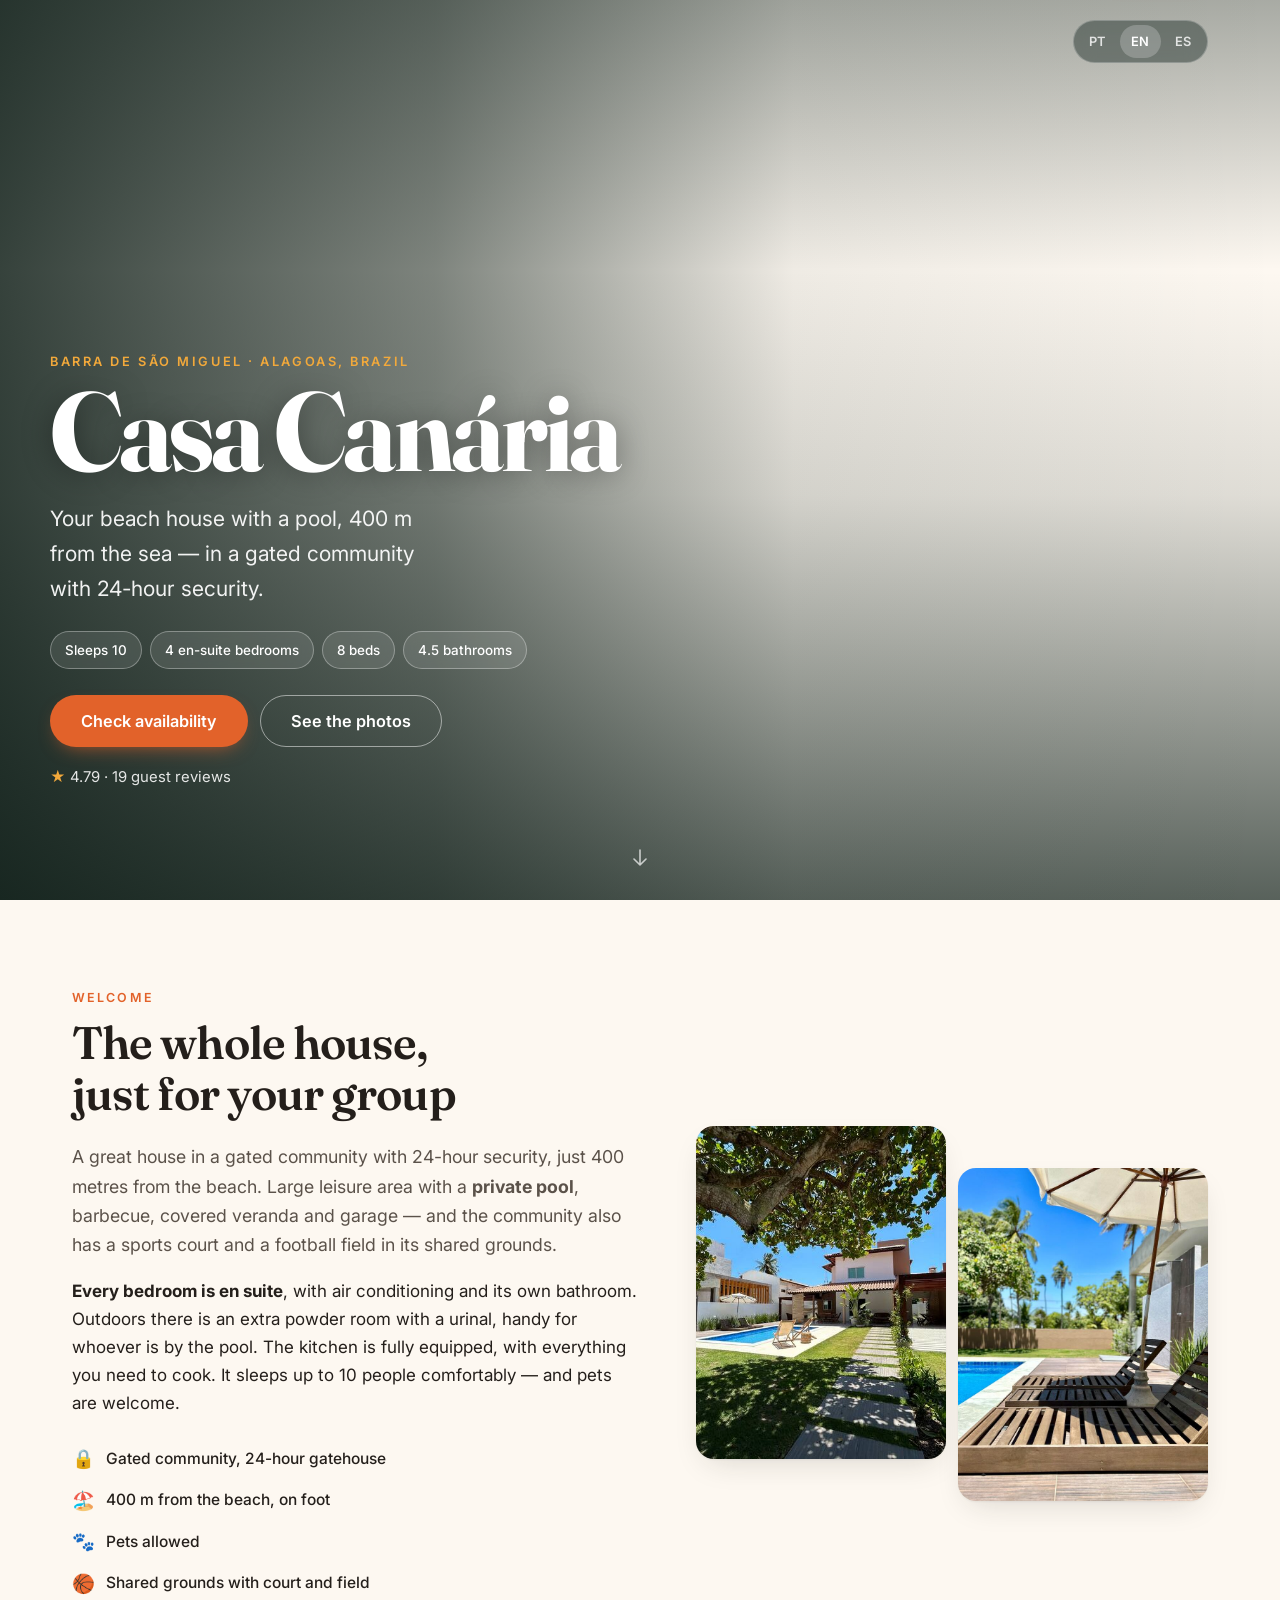
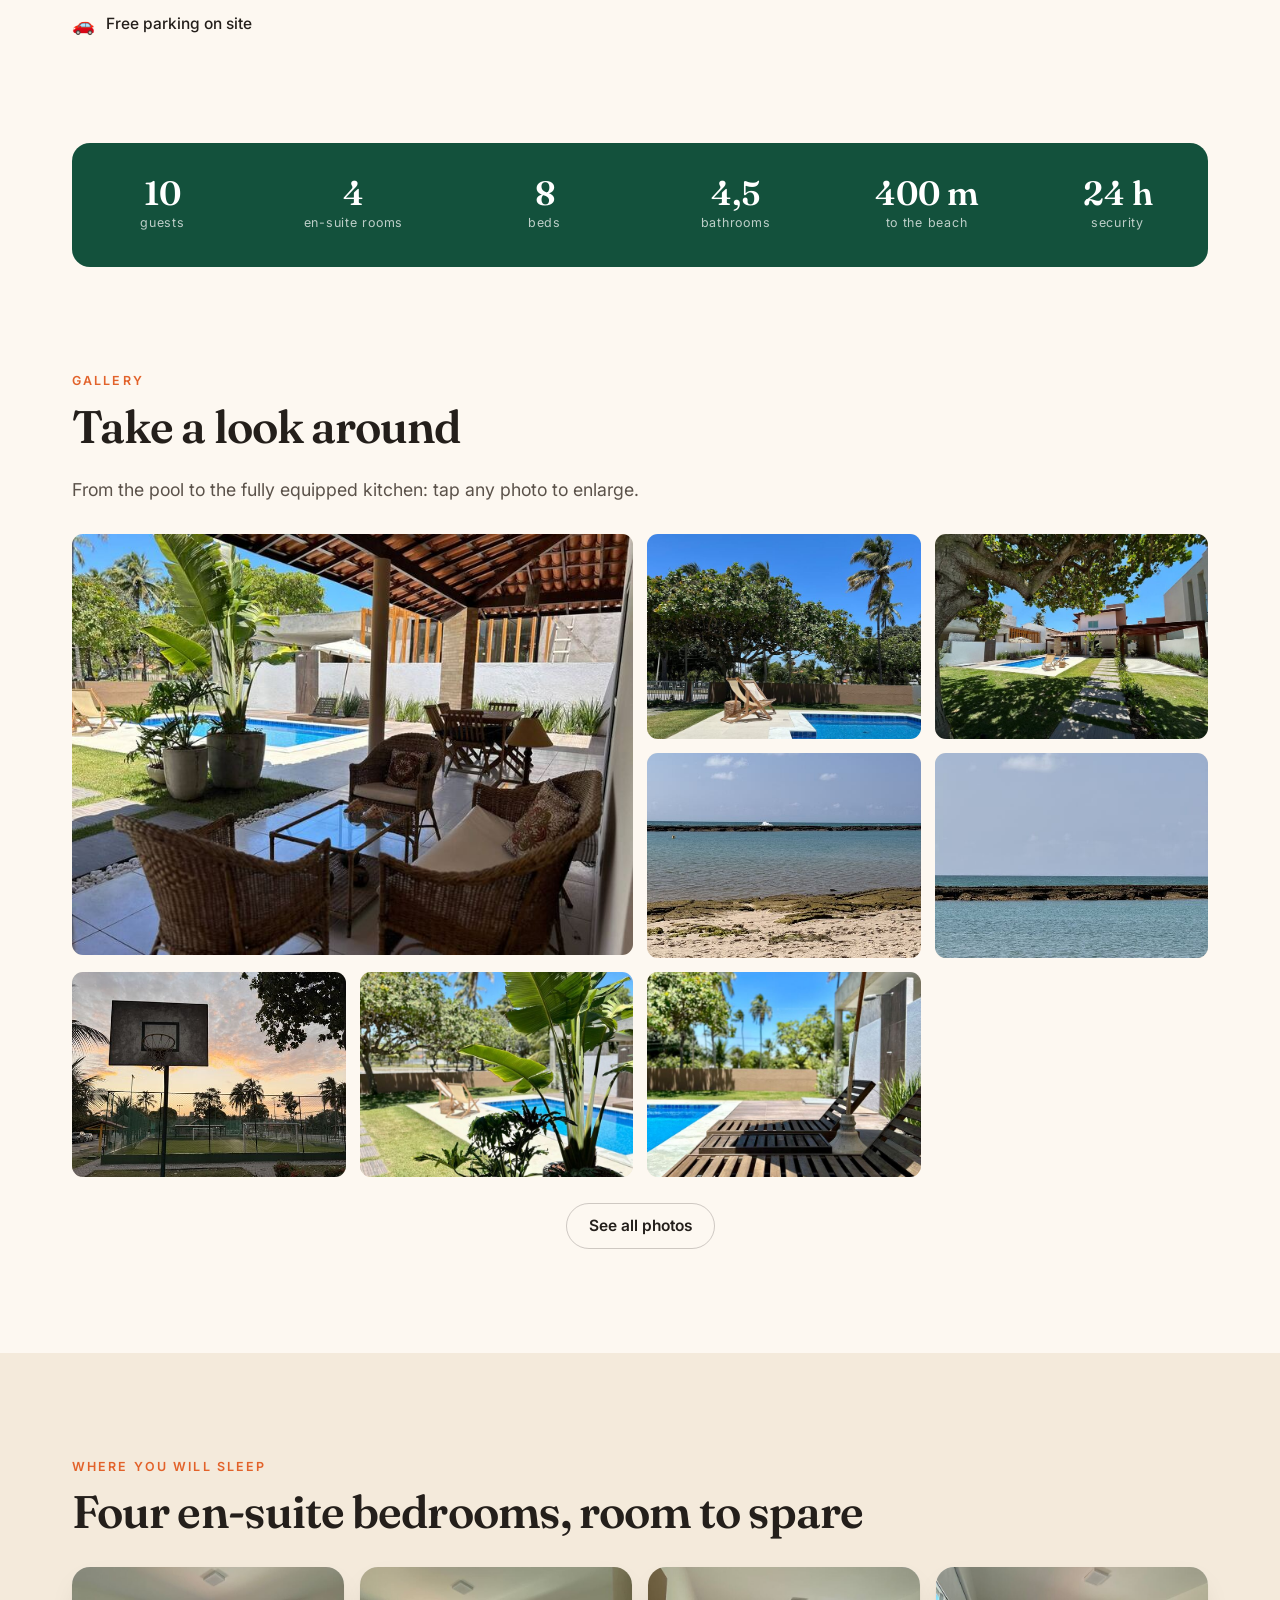
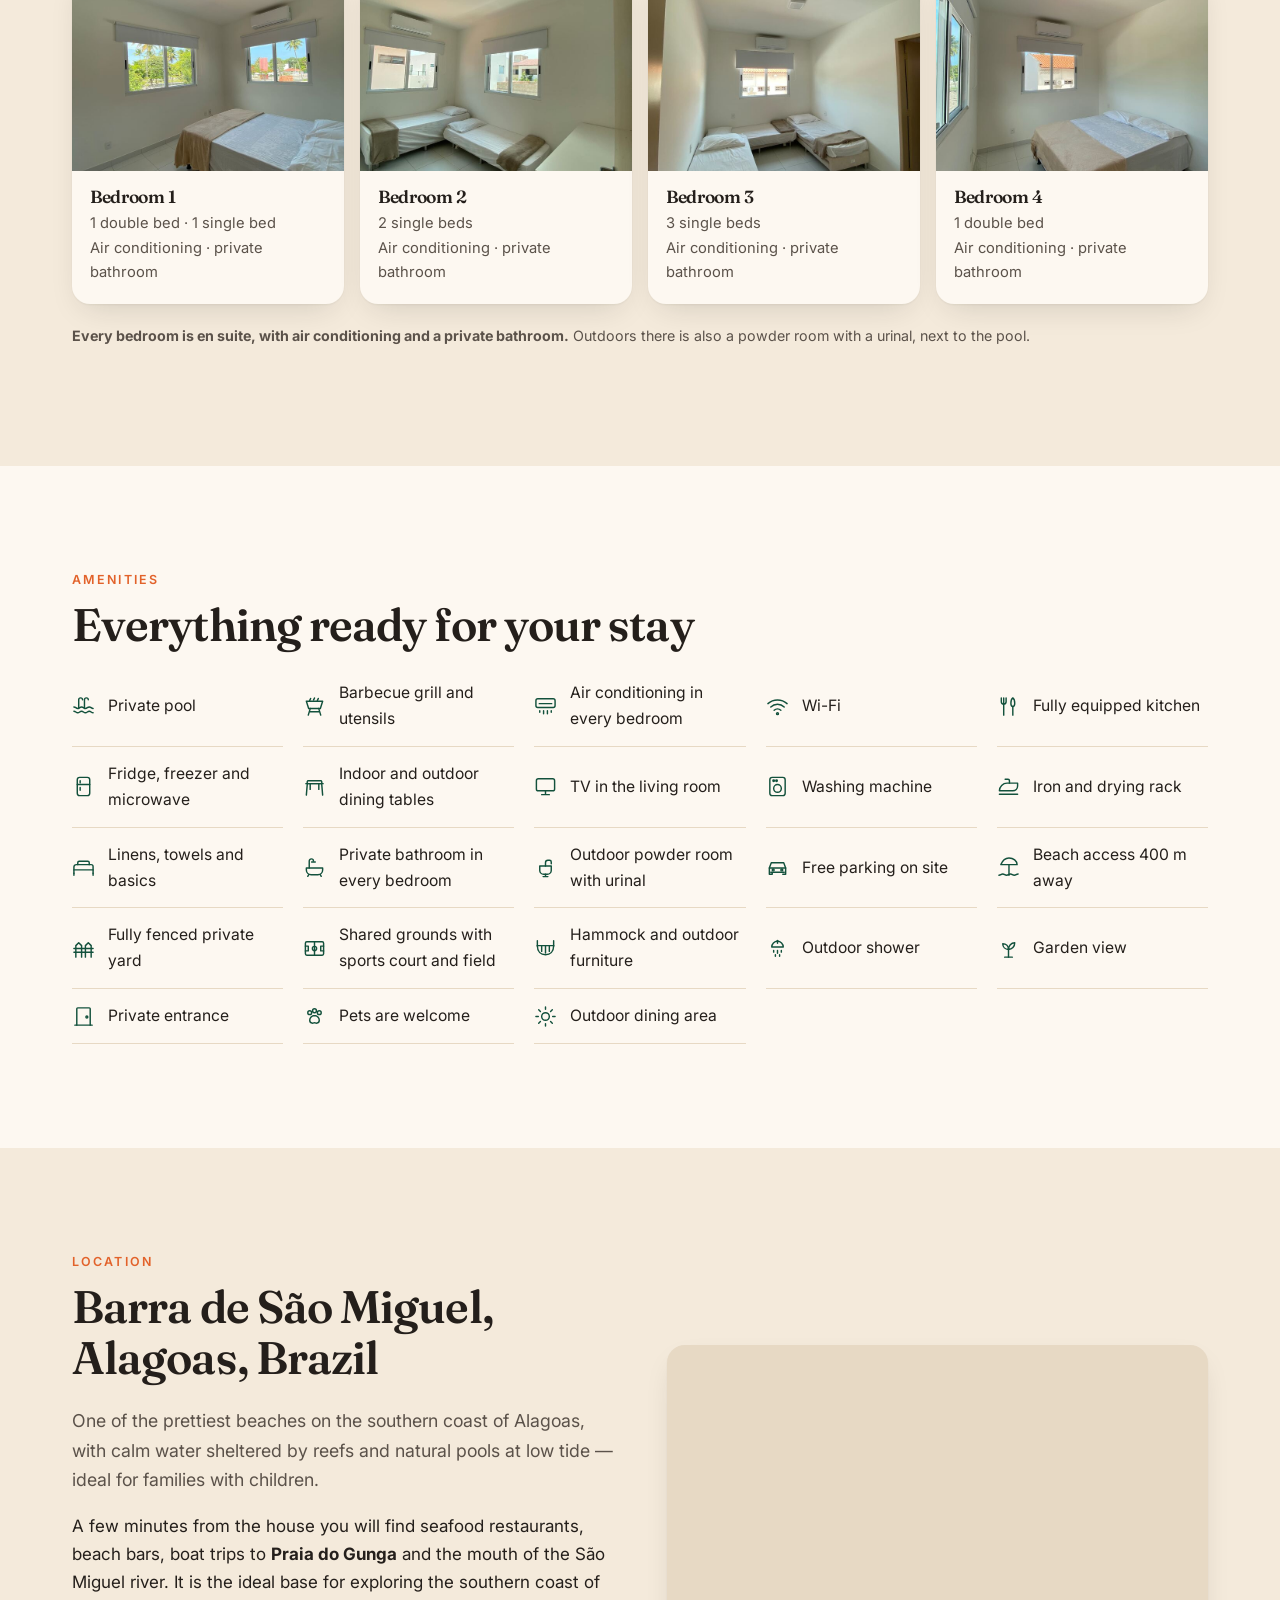
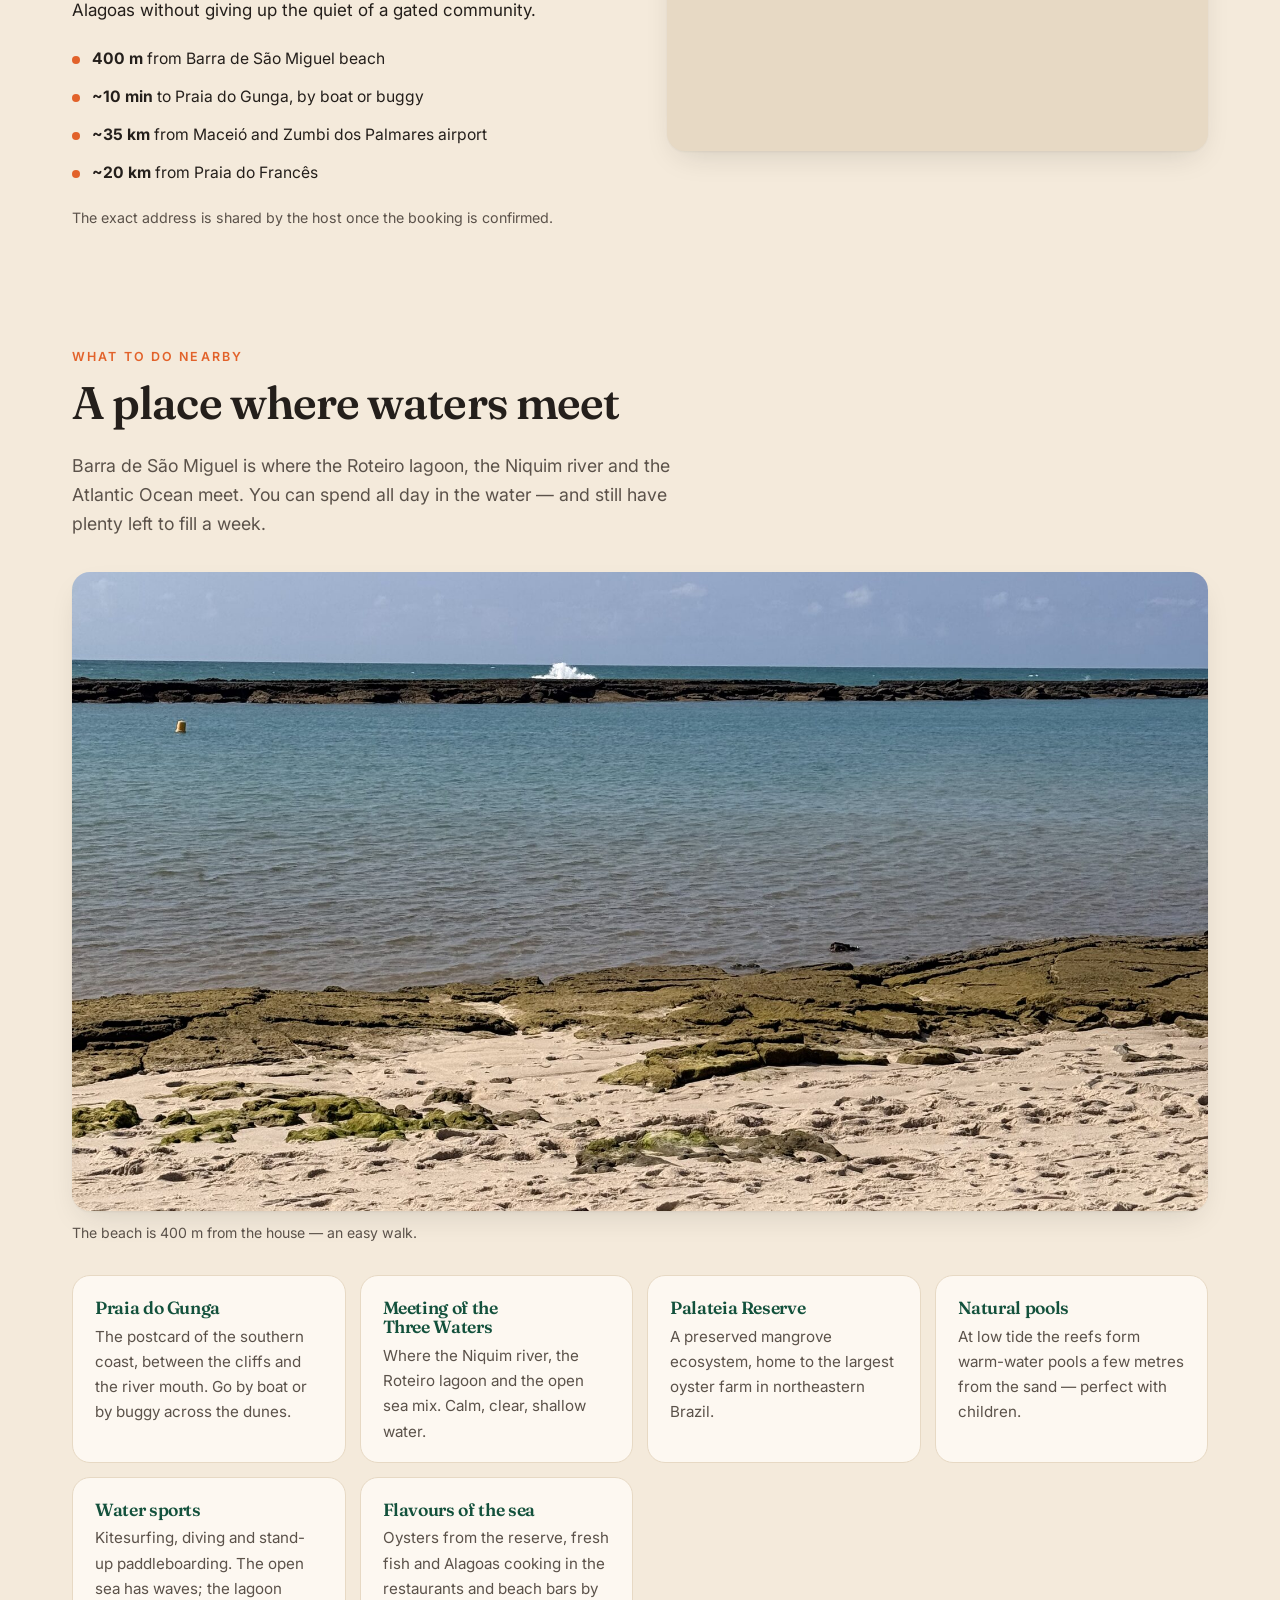
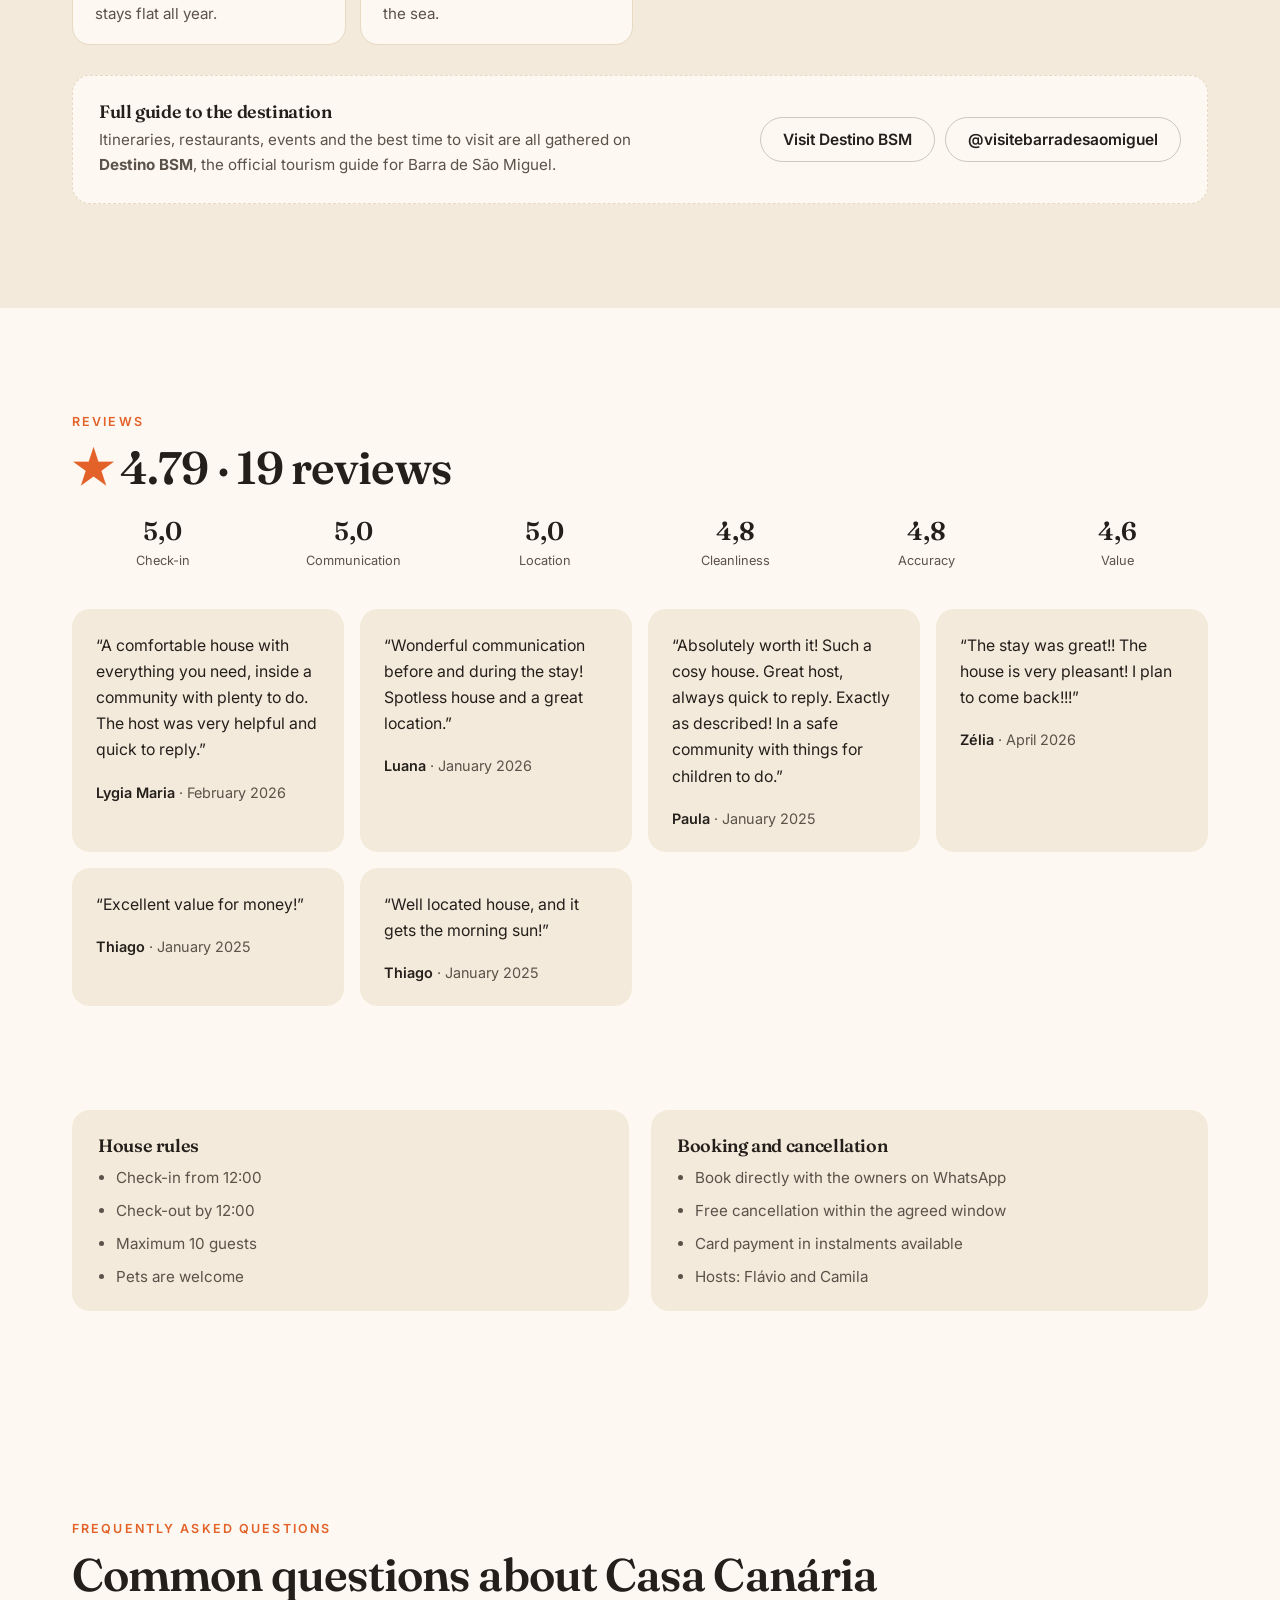
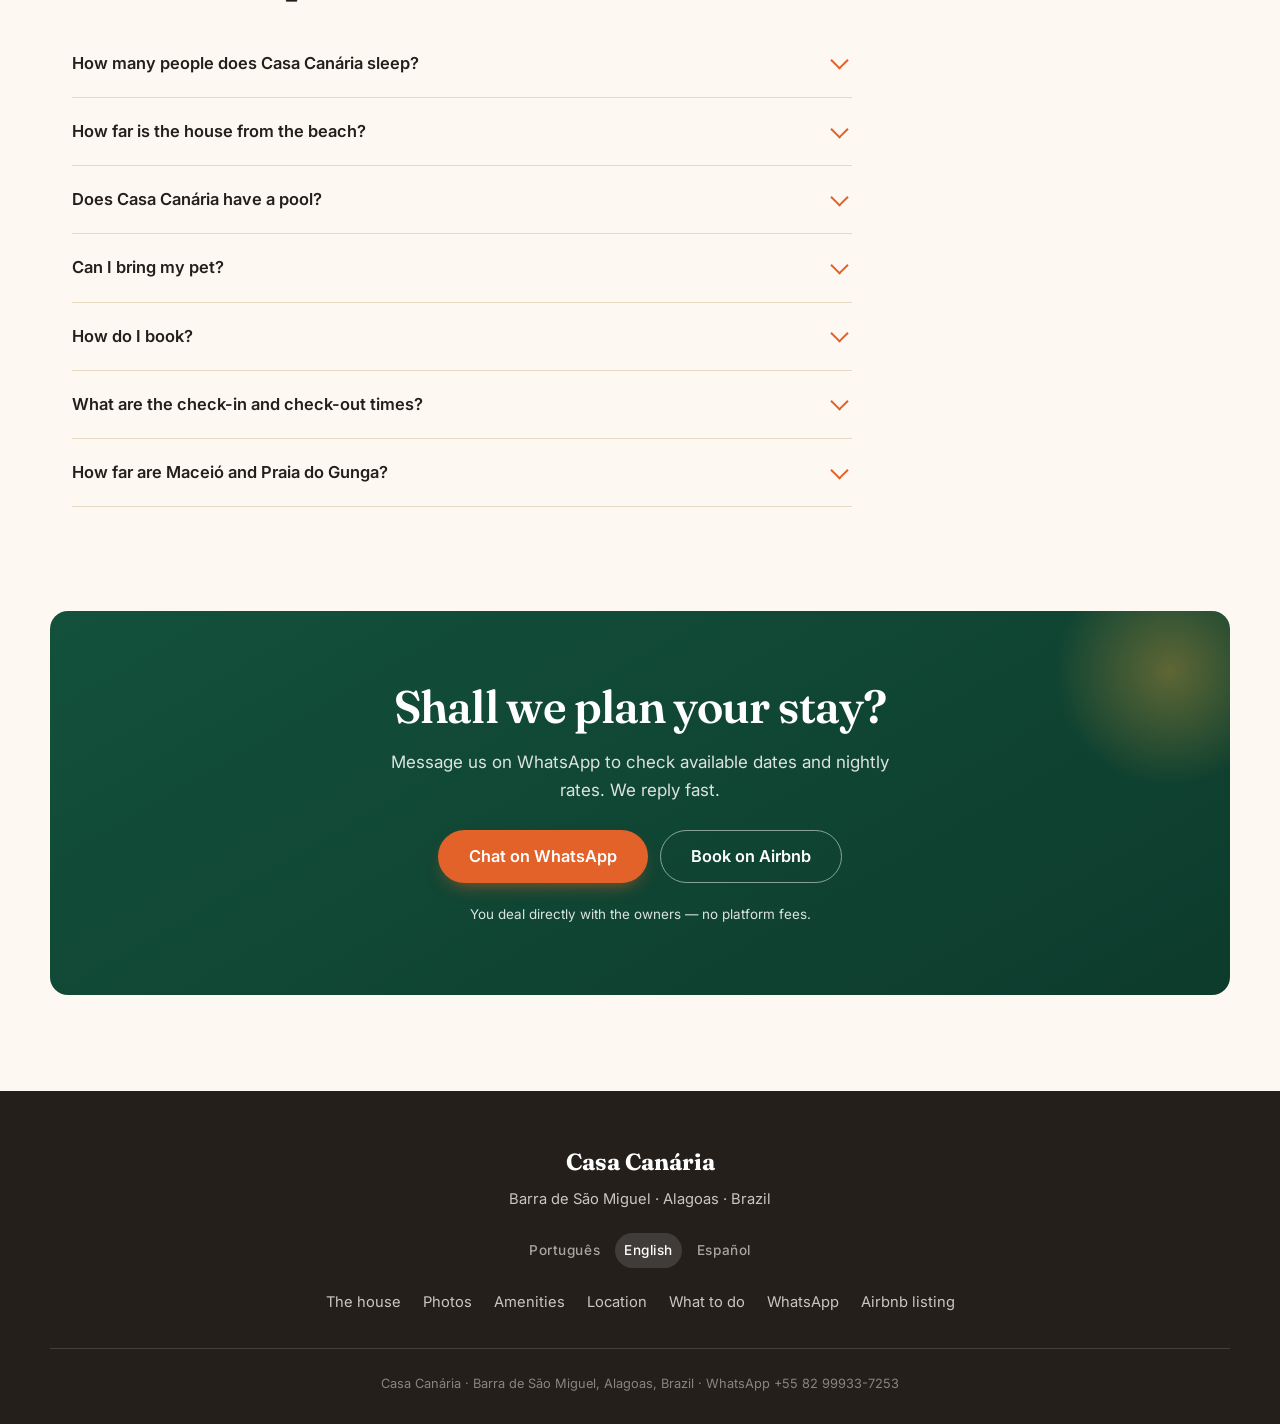
==== commit 06deeb17: "Novo telefone, Airbnb nas versões internacionais e correções - WhatsApp de contato passa a ser (82) " ====
--- a/en/index.html
+++ b/en/index.html
@@ -4,7 +4,7 @@
 <meta charset="UTF-8">
 <meta name="viewport" content="width=device-width, initial-scale=1, viewport-fit=cover">
 <title>Casa Canária | Beach house with pool in Barra de São Miguel, Brazil</title>
-<meta name="description" content="Rent Casa Canária in Barra de São Miguel, Alagoas, Brazil, Brazil: beach house with a private pool, barbecue and 4 air-conditioned en-suite bedrooms, in a gated community with 24/7 security, 400 m from the beach. Sleeps 10, pets welcome.">
+<meta name="description" content="Rent Casa Canária in Barra de São Miguel, Alagoas, Brazil: beach house with a private pool, barbecue and 4 air-conditioned en-suite bedrooms, in a gated community with 24/7 security, 400 m from the beach. Sleeps 10, pets welcome.">
 <meta name="theme-color" content="#14563F">
 <meta name="robots" content="index, follow, max-image-preview:large, max-snippet:-1">
 <meta name="author" content="Casa Canária">
@@ -47,14 +47,14 @@
       "url": "https://casacanaria.com.br/en/",
       "name": "Casa Canária",
       "inLanguage": "en",
-      "description": "Holiday beach house with a private pool in Barra de São Miguel, Alagoas, Brazil, Brazil."
+      "description": "Holiday beach house with a private pool in Barra de São Miguel, Alagoas, Brazil."
     },
     {
       "@type": ["VacationRental", "LodgingBusiness"],
       "@id": "https://casacanaria.com.br/en/#casa",
       "name": "Casa Canária",
       "url": "https://casacanaria.com.br/en/",
-      "description": "Beach house for holiday rental in Barra de São Miguel, Alagoas, Brazil, Brazil: private pool, barbecue, 4 en-suite bedrooms with air conditioning, sleeping up to 10 guests, in a gated community with 24-hour security, 400 metres from the beach.",
+      "description": "Beach house for holiday rental in Barra de São Miguel, Alagoas, Brazil: private pool, barbecue, 4 en-suite bedrooms with air conditioning, sleeping up to 10 guests, in a gated community with 24-hour security, 400 metres from the beach.",
       "image": [
         "https://casacanaria.com.br/fotos/01-piscina-coqueiros.jpg",
         "https://casacanaria.com.br/fotos/02-jardim-arvore.jpg",
@@ -106,7 +106,7 @@
       "knowsLanguage": "en",
       "potentialAction": {
         "@type": "ReserveAction",
-        "target": "https://wa.me/5582999767094"
+        "target": "https://wa.me/5582999337253"
       }
     },
     {
@@ -136,7 +136,7 @@
         {
           "@type": "Question",
           "name": "How do I book?",
-          "acceptedAnswer": {"@type": "Answer", "text": "You book directly with us on WhatsApp at +55 82 99976-7094. Just message us with your dates and we will confirm availability and terms."}
+          "acceptedAnswer": {"@type": "Answer", "text": "You book directly with us on WhatsApp at +55 82 99933-7253. Just message us with your dates and we will confirm availability and terms."}
         },
         {
           "@type": "Question",
@@ -312,7 +312,7 @@
     </div>
     <div class="mapa">
       <iframe
-        title="Map of Barra de São Miguel, Alagoas, Brazil"
+        title="Map of Barra de São Miguel, Alagoas"
         src="https://www.google.com/maps?q=Barra%20de%20S%C3%A3o%20Miguel%2C%20Alagoas&z=13&output=embed"
         loading="lazy" referrerpolicy="no-referrer-when-downgrade" allowfullscreen></iframe>
     </div>
@@ -462,7 +462,7 @@
       </details>
       <details>
         <summary>How do I book?</summary>
-        <p>You book directly with us on WhatsApp at +55 82 99976-7094. Just message us with your dates and we will confirm availability and terms.</p>
+        <p>You book directly with us on WhatsApp at +55 82 99933-7253. Just message us with your dates and we will confirm availability and terms.</p>
       </details>
       <details>
         <summary>What are the check-in and check-out times?</summary>
@@ -482,6 +482,7 @@
     <p>Message us on WhatsApp to check available dates and nightly rates. We reply fast.</p>
     <div class="cta__acoes">
       <a class="btn btn--grande btn--zap" data-whatsapp href="#">Chat on WhatsApp</a>
+      <a class="btn btn--fantasma btn--grande" href="https://www.airbnb.com/rooms/33034679" target="_blank" rel="noopener">Book on Airbnb</a>
     </div>
     <p class="cta__nota">You deal directly with the owners — no platform fees.</p>
   </div>
@@ -493,7 +494,7 @@
   <div class="envelope rodape__grade">
     <div>
       <p class="rodape__marca">Casa Canária</p>
-      <p>Barra de São Miguel · Alagoas, Brazil · Brazil</p>
+      <p>Barra de São Miguel · Alagoas · Brazil</p>
     </div>
     <nav class="idiomas idiomas--rodape" aria-label="Language">
       <a href="../" lang="pt-BR">Português</a>
@@ -507,9 +508,10 @@
       <a href="#local">Location</a>
       <a href="#fazer">What to do</a>
       <a data-whatsapp href="#">WhatsApp</a>
+      <a href="https://www.airbnb.com/rooms/33034679" target="_blank" rel="noopener">Airbnb listing</a>
     </nav>
   </div>
-  <p class="rodape__fim">Casa Canária · Barra de São Miguel, Alagoas, Brazil, Brazil · WhatsApp +55 82 99976-7094</p>
+  <p class="rodape__fim">Casa Canária · Barra de São Miguel, Alagoas, Brazil · WhatsApp +55 82 99933-7253</p>
 </footer>
 
 <div class="barra-mobile">
--- a/style.css
+++ b/style.css
@@ -134,8 +134,9 @@
 }
 .btn--fantasma:hover { background: rgba(36,31,27,.05); border-color: rgba(36,31,27,.4); }
 
-.btn--zap { border-color: rgba(37,211,102,.55); color: #0d6b34; }
-.btn--zap:hover { background: rgba(37,211,102,.12); }
+/* o tom verde só faz sentido no botão vazado; no sólido o texto segue branco */
+.btn--fantasma.btn--zap { border-color: rgba(37,211,102,.55); color: #0d6b34; }
+.btn--fantasma.btn--zap:hover { background: rgba(37,211,102,.12); border-color: rgba(37,211,102,.9); }
 
 /* ---------- Topo ---------- */
 
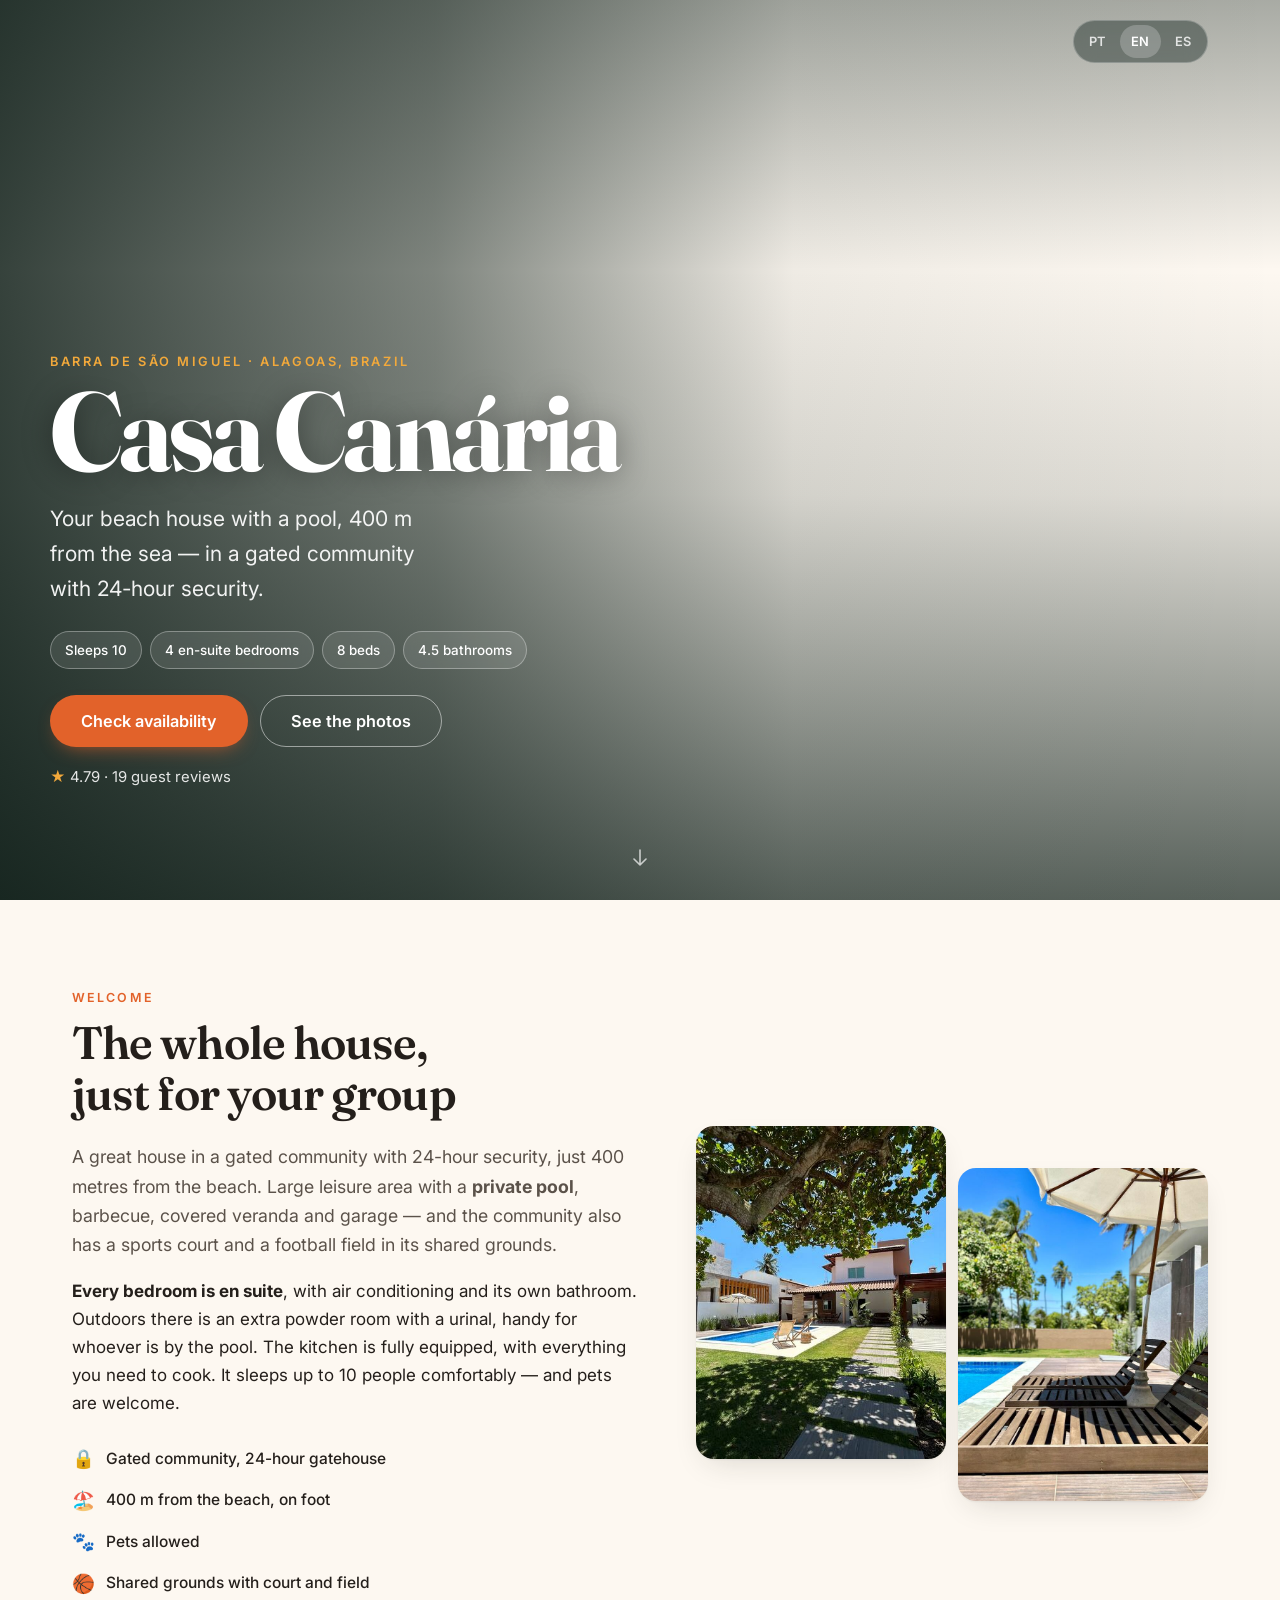
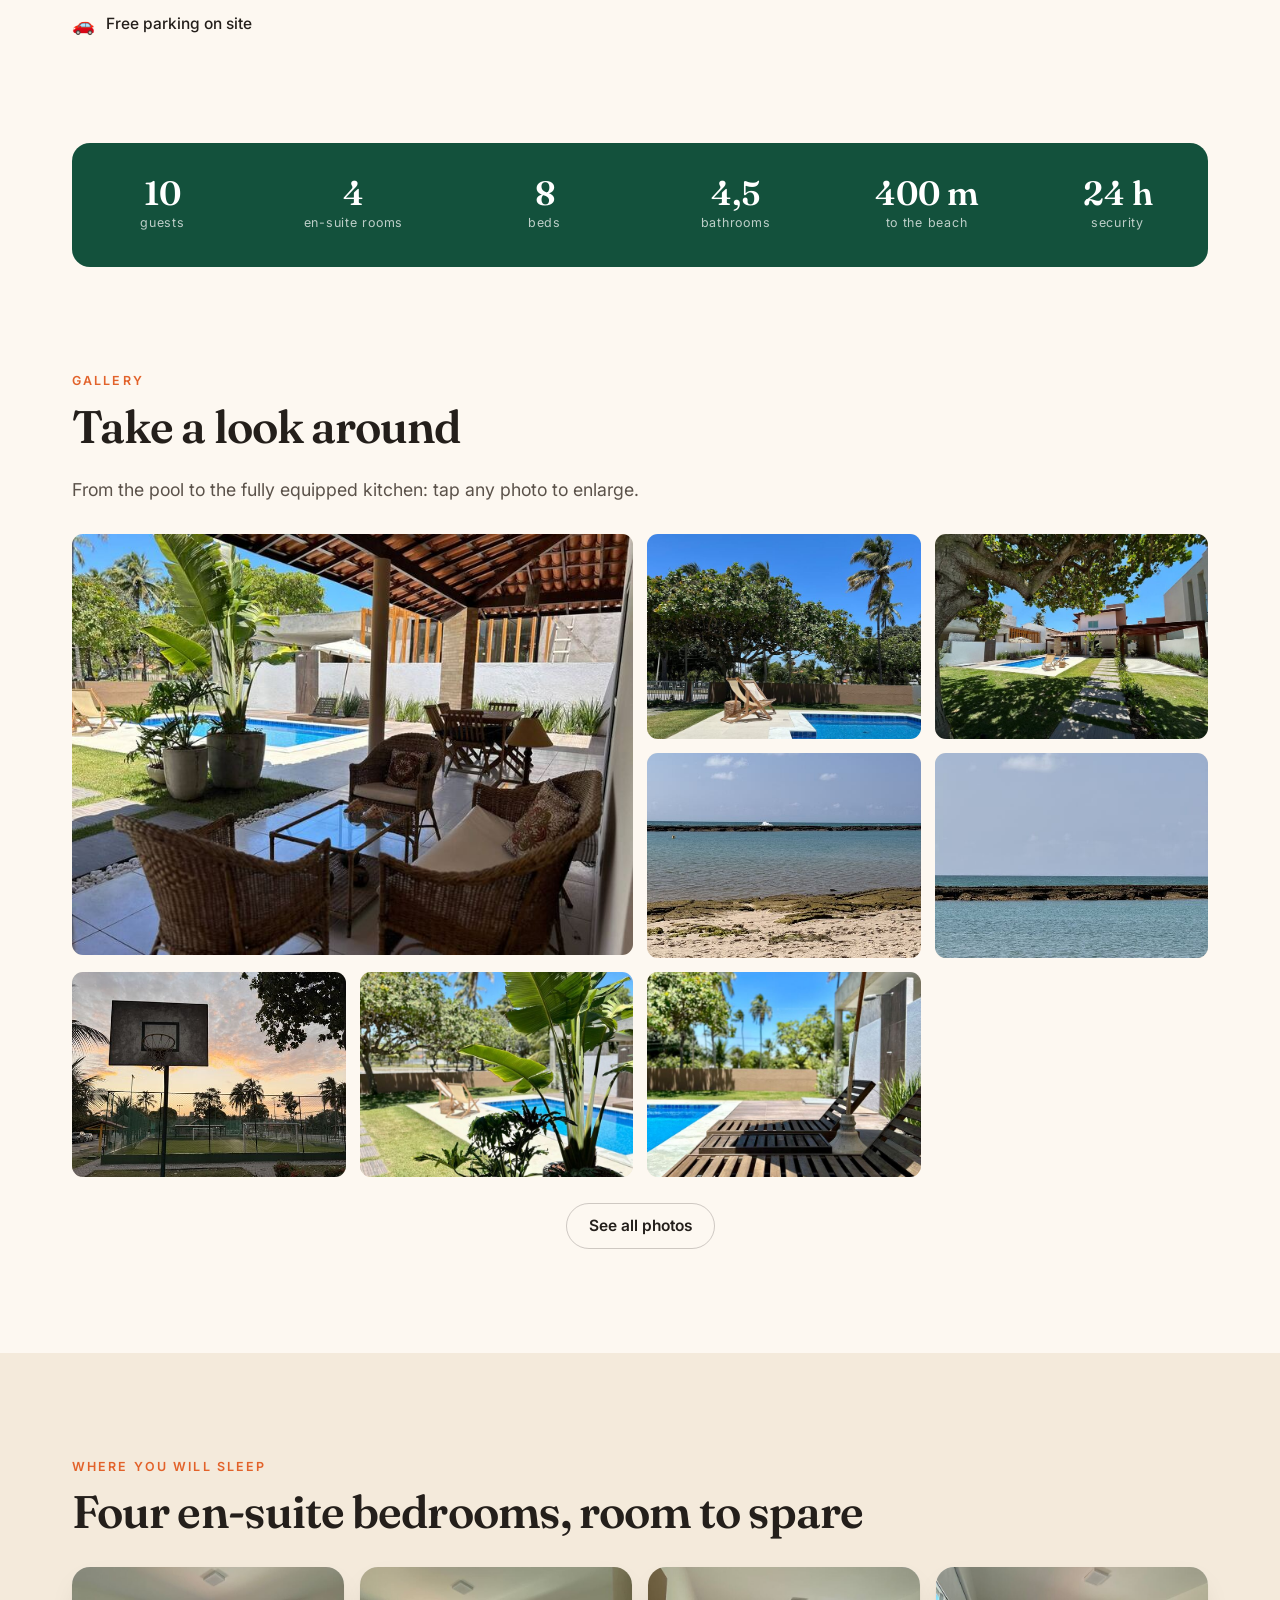
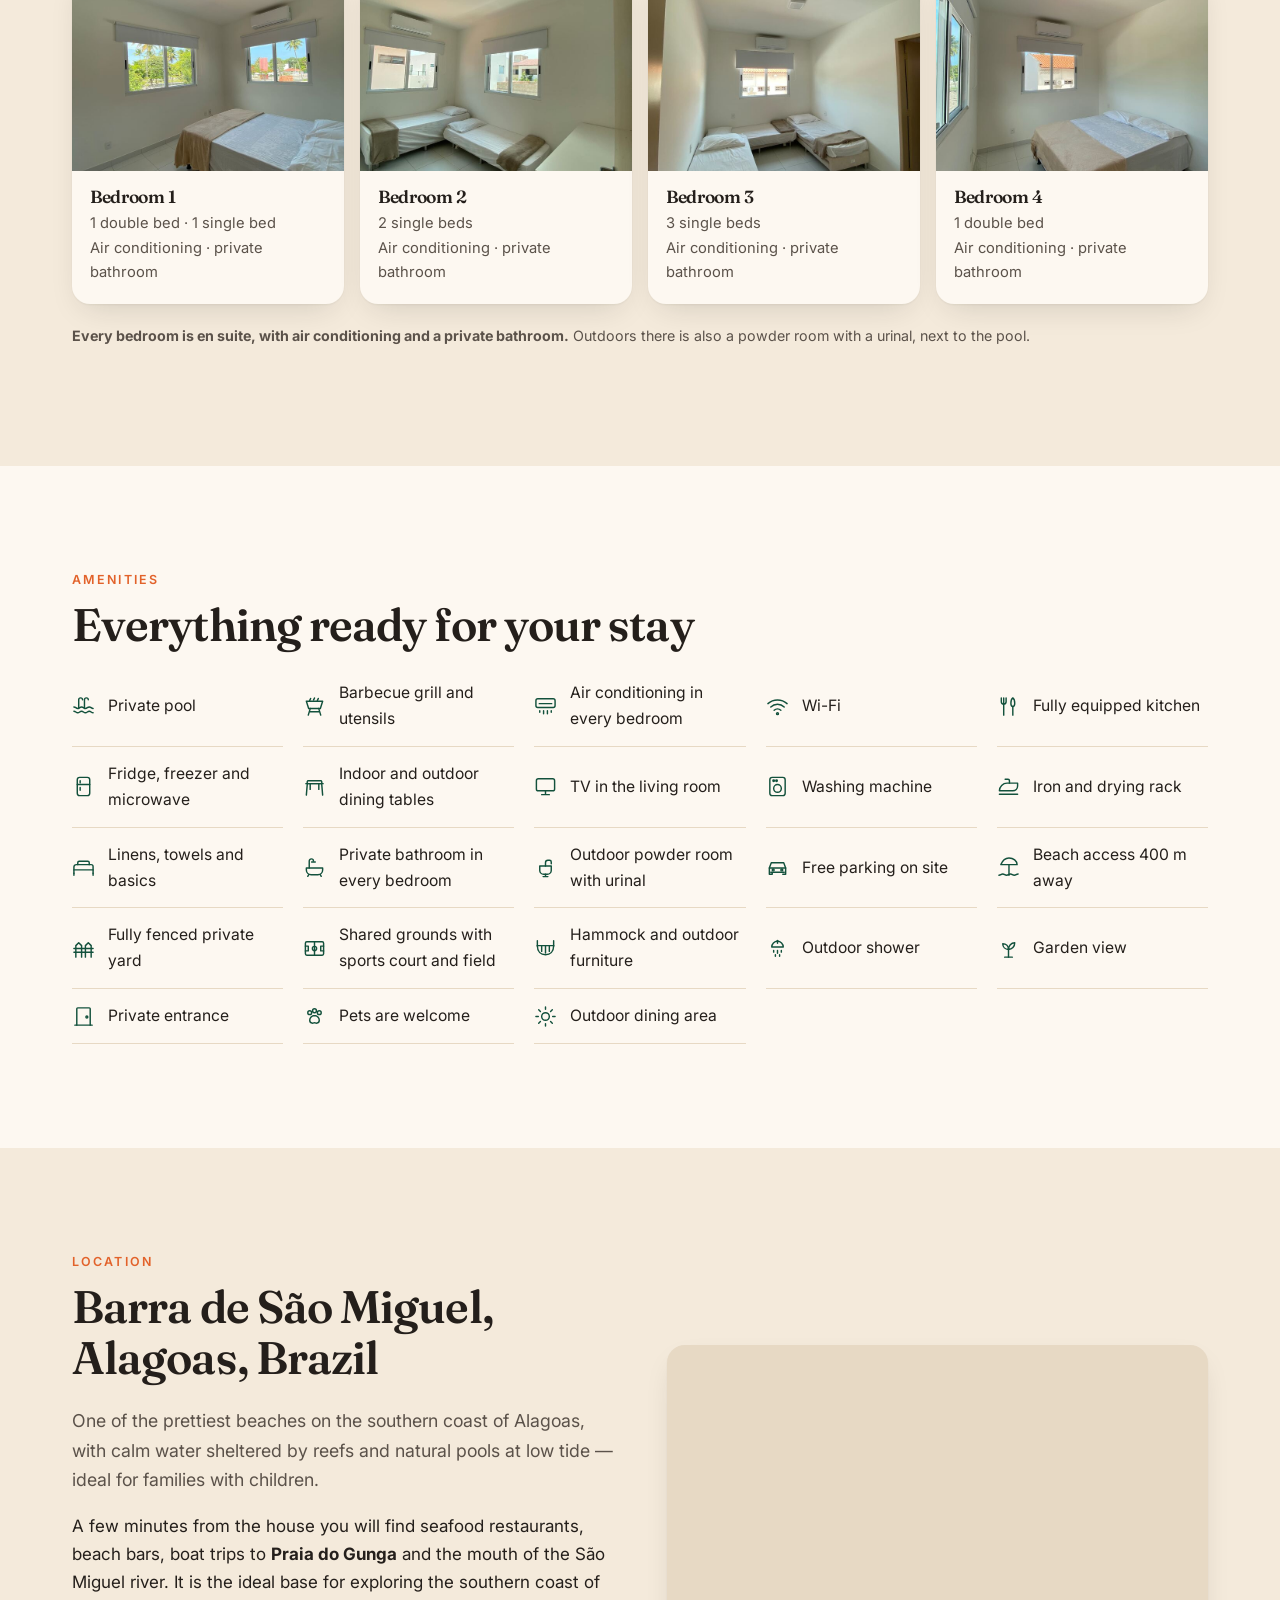
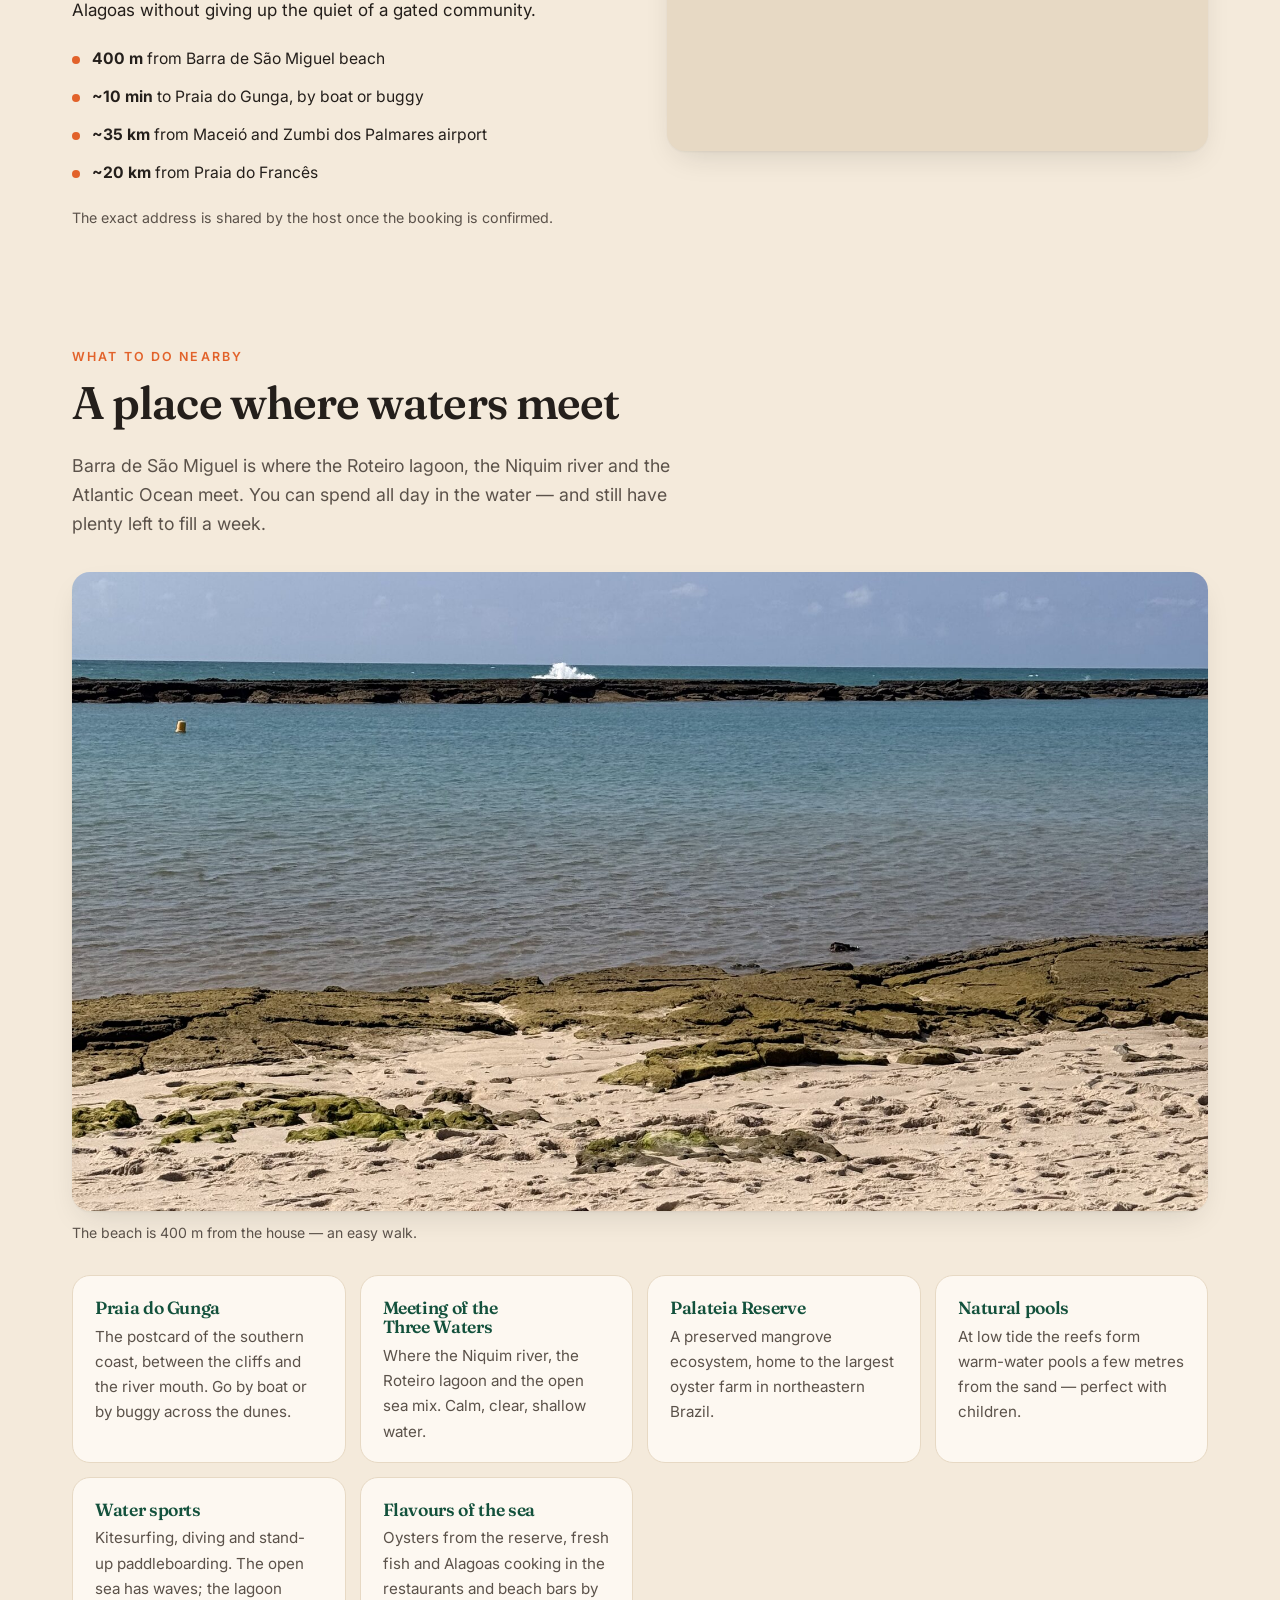
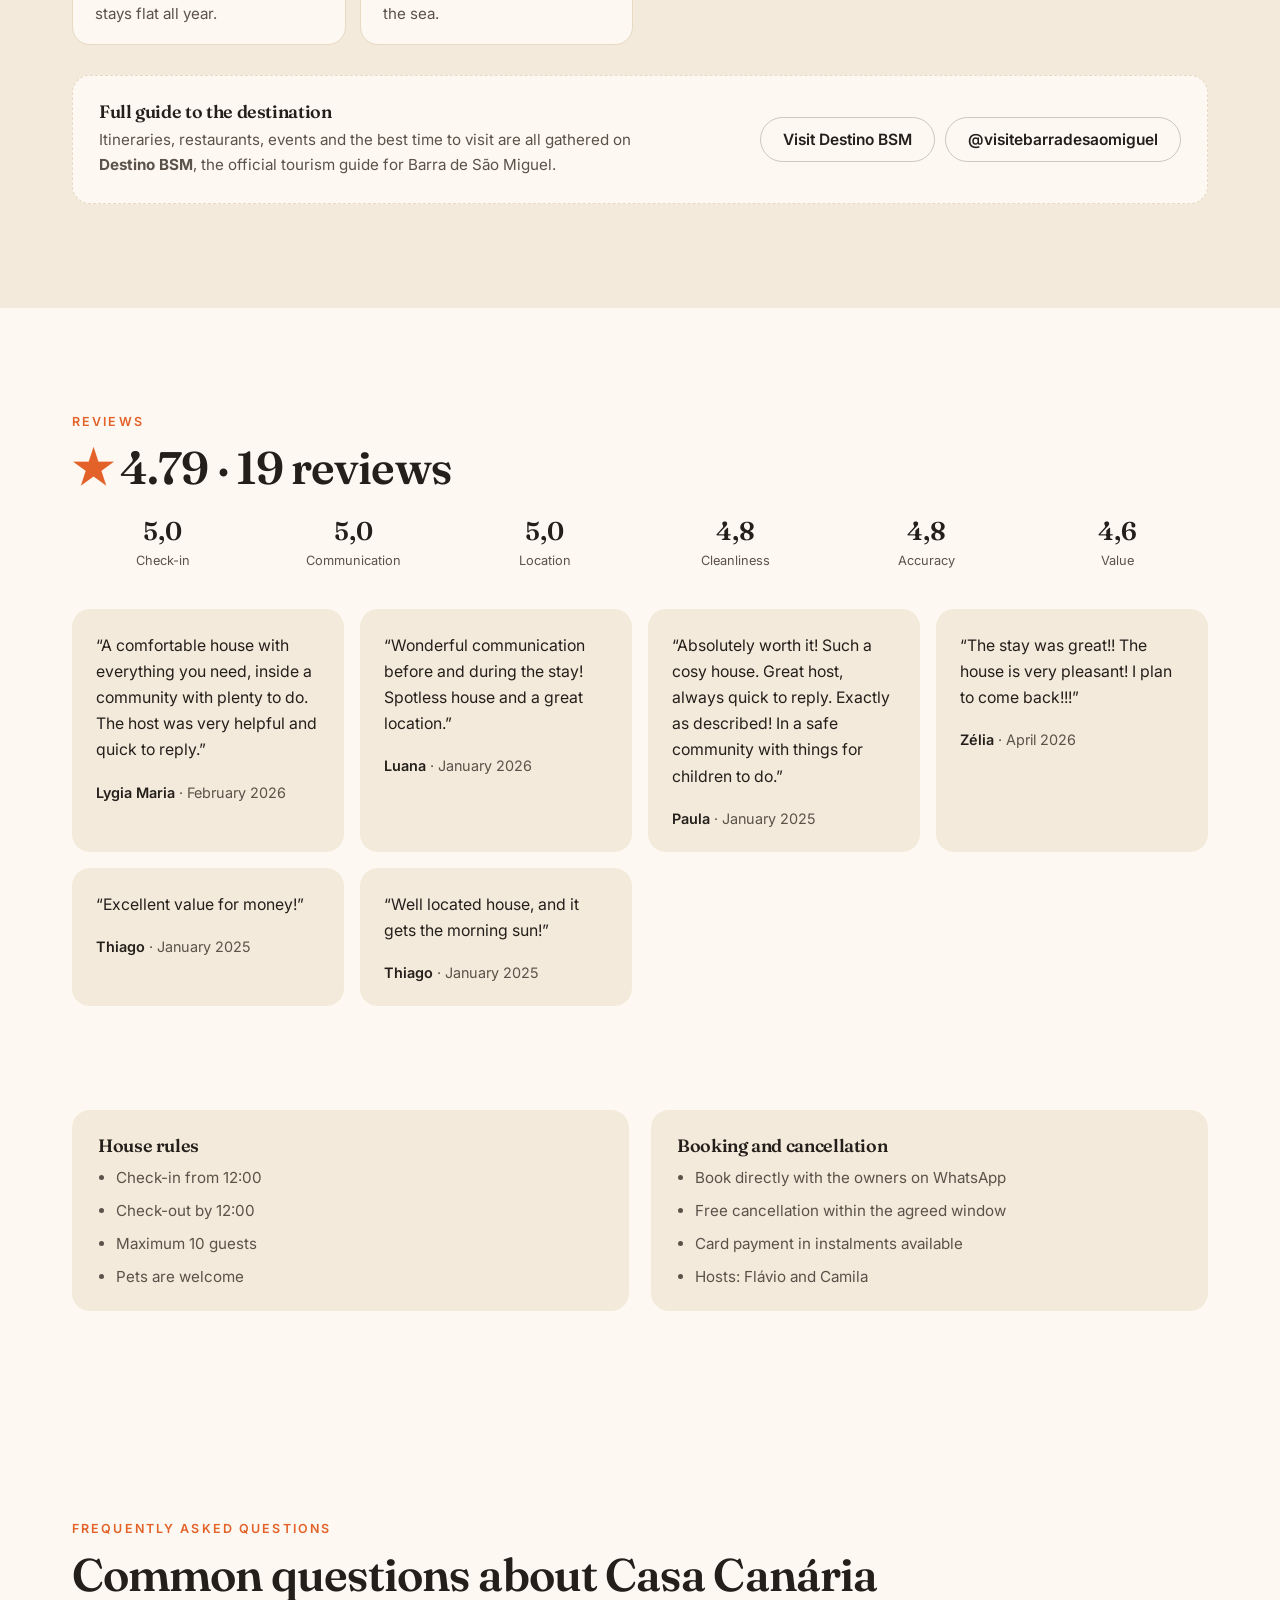
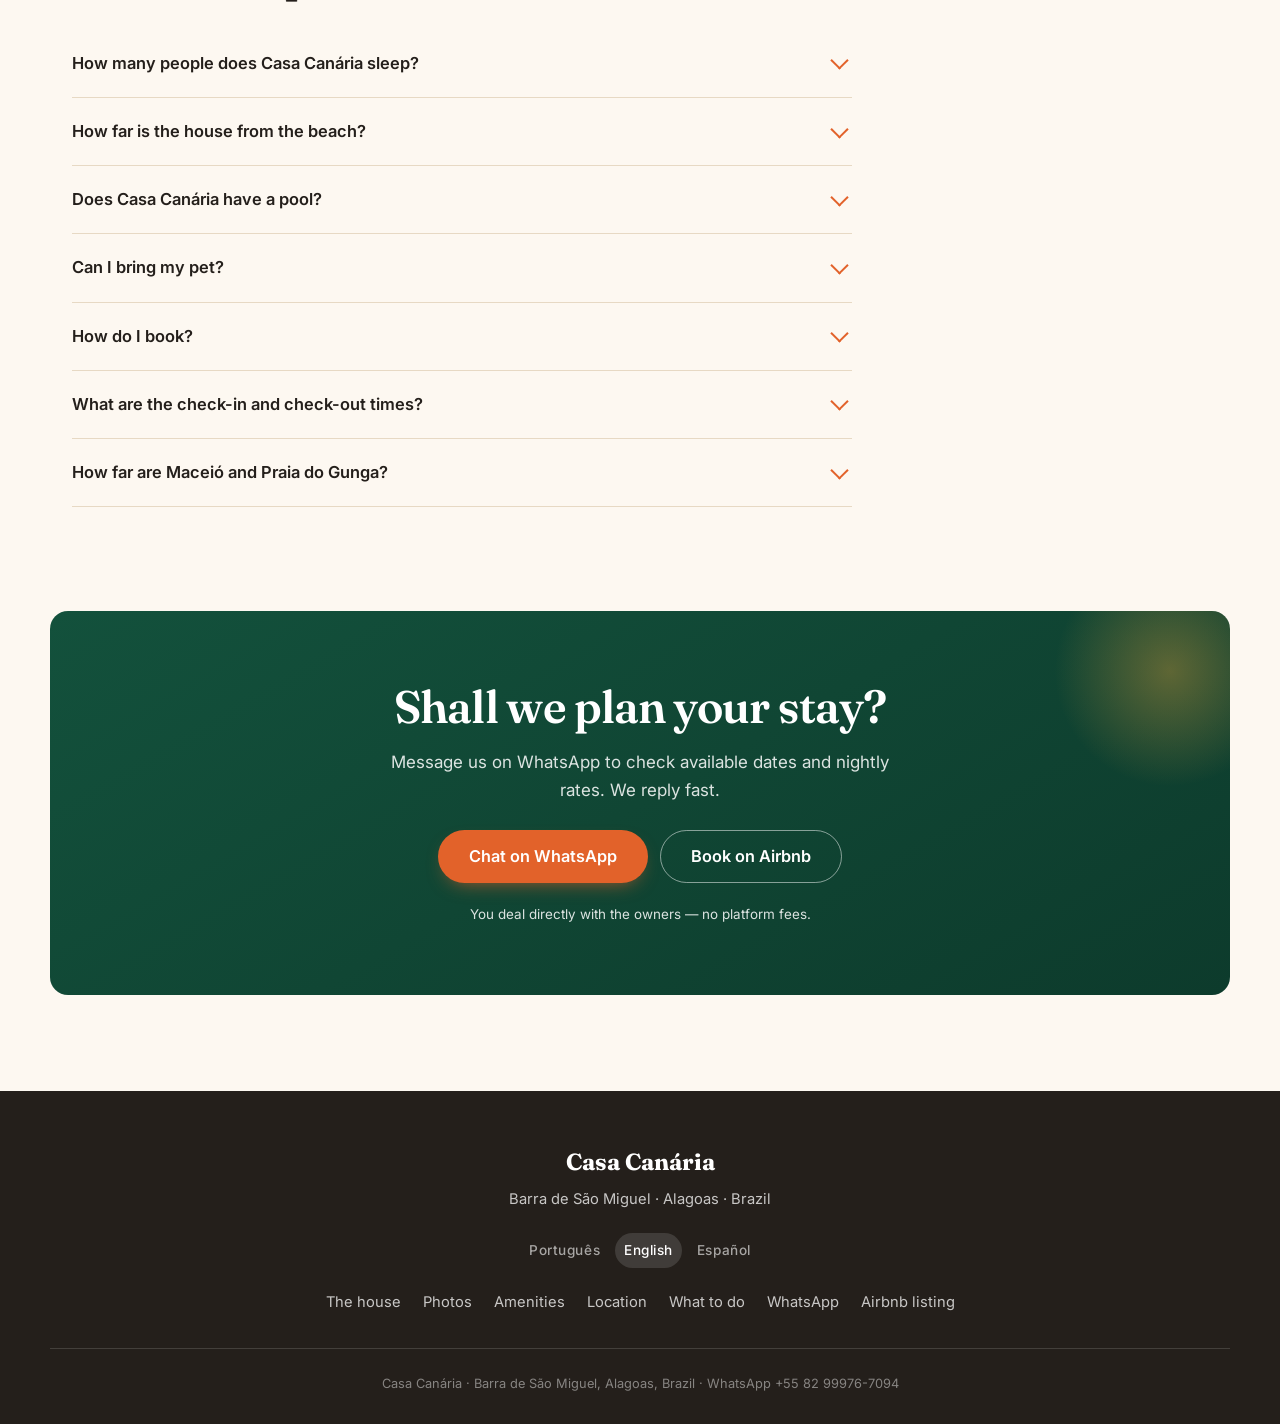
==== commit 167bf285: "Volta o WhatsApp de contato para (82) 99976-7094 Co-Authored-By: Claude Opus 5 (1M context) <noreply" ====
--- a/en/index.html
+++ b/en/index.html
@@ -106,7 +106,7 @@
       "knowsLanguage": "en",
       "potentialAction": {
         "@type": "ReserveAction",
-        "target": "https://wa.me/5582999337253"
+        "target": "https://wa.me/5582999767094"
       }
     },
     {
@@ -136,7 +136,7 @@
         {
           "@type": "Question",
           "name": "How do I book?",
-          "acceptedAnswer": {"@type": "Answer", "text": "You book directly with us on WhatsApp at +55 82 99933-7253. Just message us with your dates and we will confirm availability and terms."}
+          "acceptedAnswer": {"@type": "Answer", "text": "You book directly with us on WhatsApp at +55 82 99976-7094. Just message us with your dates and we will confirm availability and terms."}
         },
         {
           "@type": "Question",
@@ -462,7 +462,7 @@
       </details>
       <details>
         <summary>How do I book?</summary>
-        <p>You book directly with us on WhatsApp at +55 82 99933-7253. Just message us with your dates and we will confirm availability and terms.</p>
+        <p>You book directly with us on WhatsApp at +55 82 99976-7094. Just message us with your dates and we will confirm availability and terms.</p>
       </details>
       <details>
         <summary>What are the check-in and check-out times?</summary>
@@ -511,7 +511,7 @@
       <a href="https://www.airbnb.com/rooms/33034679" target="_blank" rel="noopener">Airbnb listing</a>
     </nav>
   </div>
-  <p class="rodape__fim">Casa Canária · Barra de São Miguel, Alagoas, Brazil · WhatsApp +55 82 99933-7253</p>
+  <p class="rodape__fim">Casa Canária · Barra de São Miguel, Alagoas, Brazil · WhatsApp +55 82 99976-7094</p>
 </footer>
 
 <div class="barra-mobile">
--- a/style.css
+++ b/style.css
@@ -194,12 +194,25 @@
 }
 .idiomas a:hover { color: var(--tinta); background: rgba(36,31,27,.06); }
 .idiomas .idiomas__atual { color: var(--folha); background: rgba(19,81,60,.09); }
-@media (max-width: 599px) { .topo .idiomas { display: none; } }
+/* No celular o seletor precisa continuar alcançável ao rolar: o do hero sai
+   de vista assim que a pessoa desce. Encolhemos marca, seletor e botão para
+   os três caberem lado a lado. */
+@media (max-width: 620px) {
+  .topo { gap: 8px; padding-inline: 14px; }
+  .topo__marca { font-size: 1.02rem; }
+  .topo .idiomas { gap: 0; }
+  .topo .idiomas a { font-size: .72rem; padding: 5px 6px; letter-spacing: 0; }
+  .topo .btn--pequeno { padding: 9px 15px; font-size: .82rem; }
+}
+@media (max-width: 359px) {
+  .topo__marca { font-size: .92rem; }
+  .topo .idiomas a { padding: 5px 4px; }
+}
 
 .idiomas--hero {
   position: absolute;
   z-index: 2;
-  top: max(14px, env(safe-area-inset-top));
+  top: calc(14px + env(safe-area-inset-top));
   right: var(--pad-lat);
   gap: 3px;
   padding: 4px;
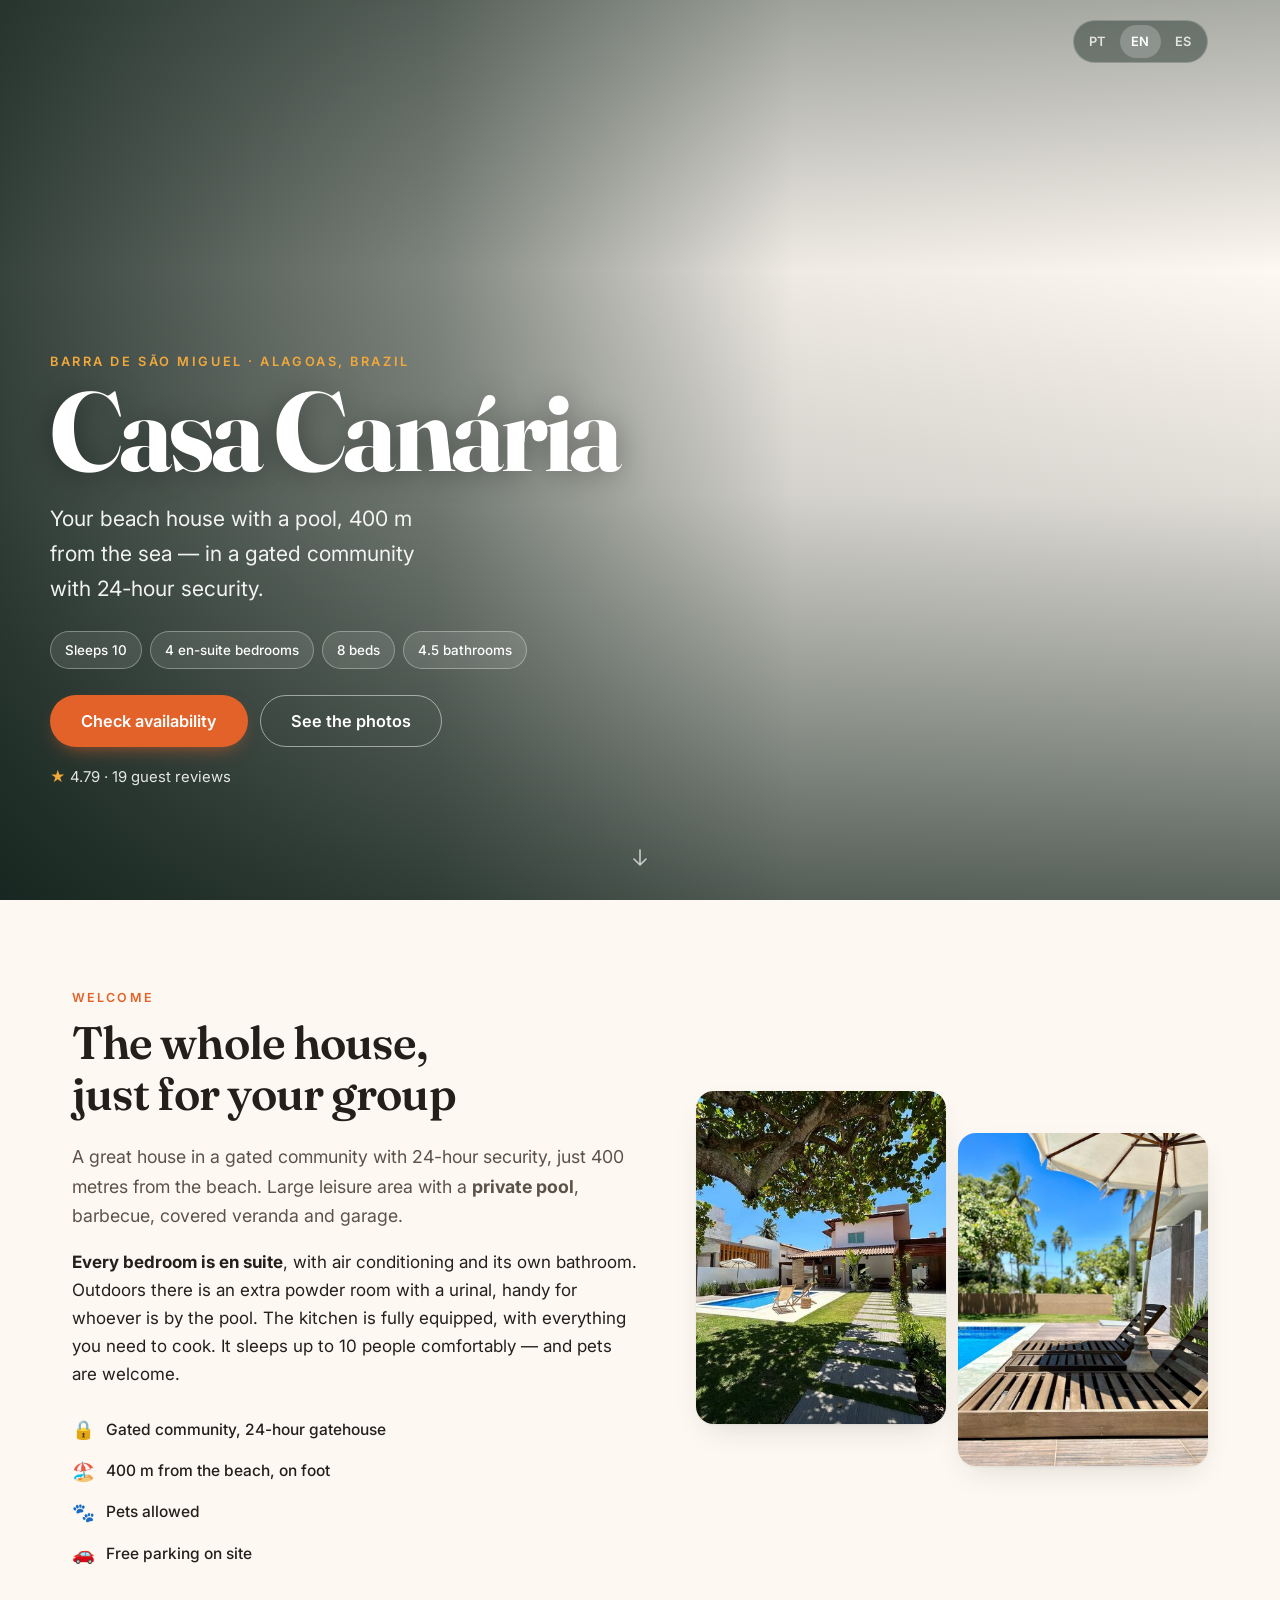
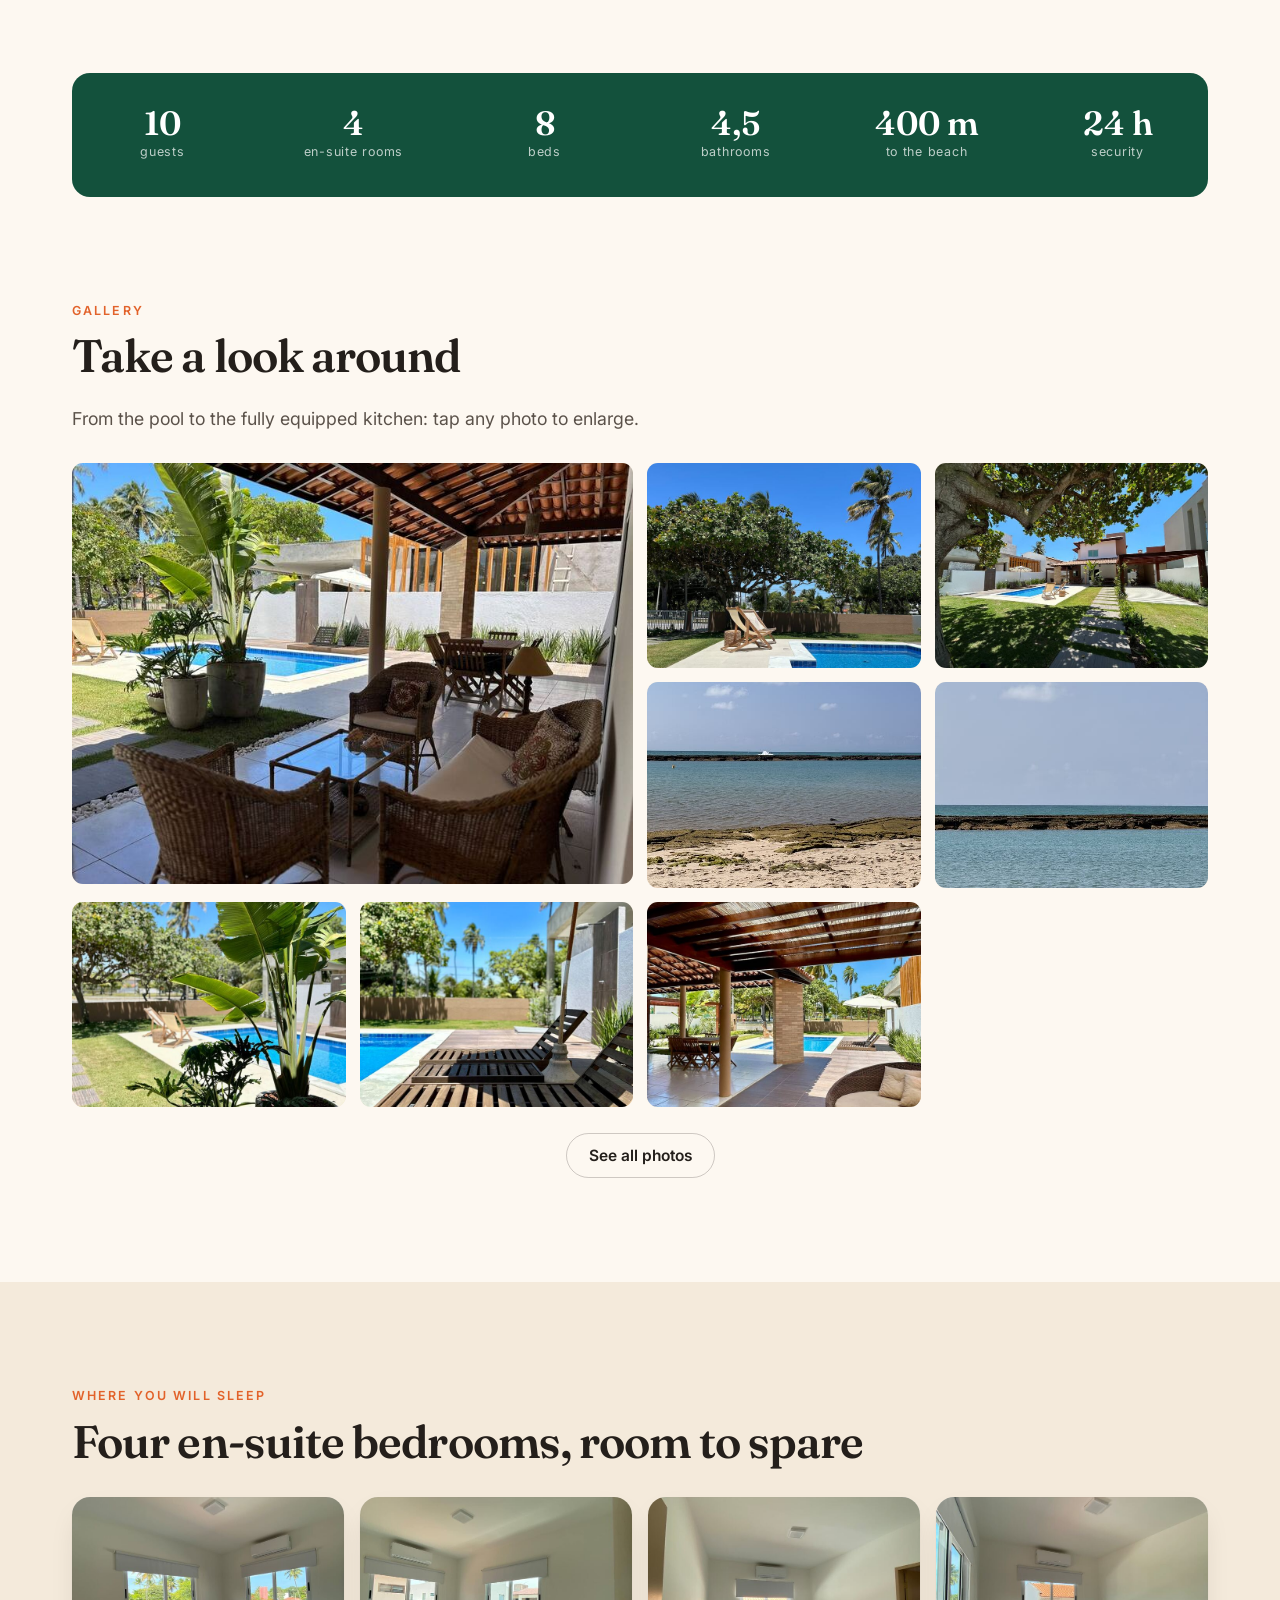
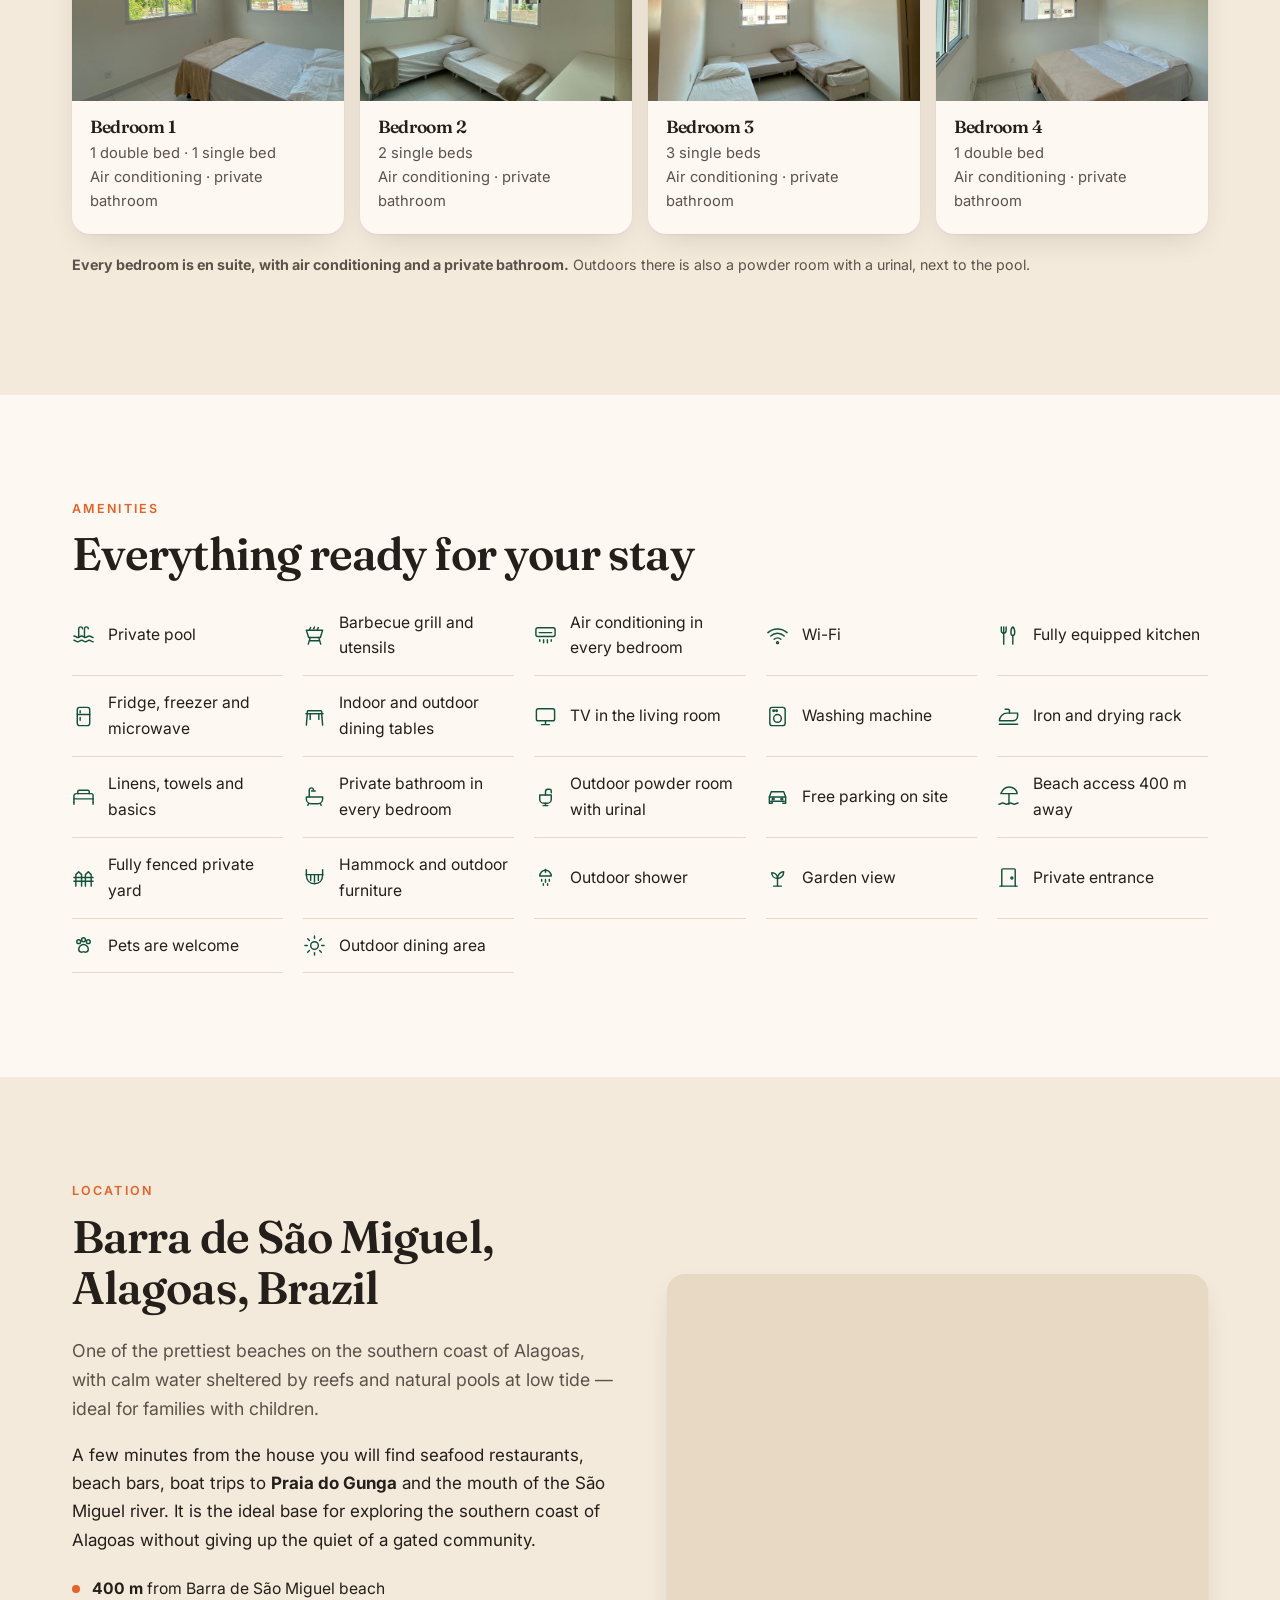
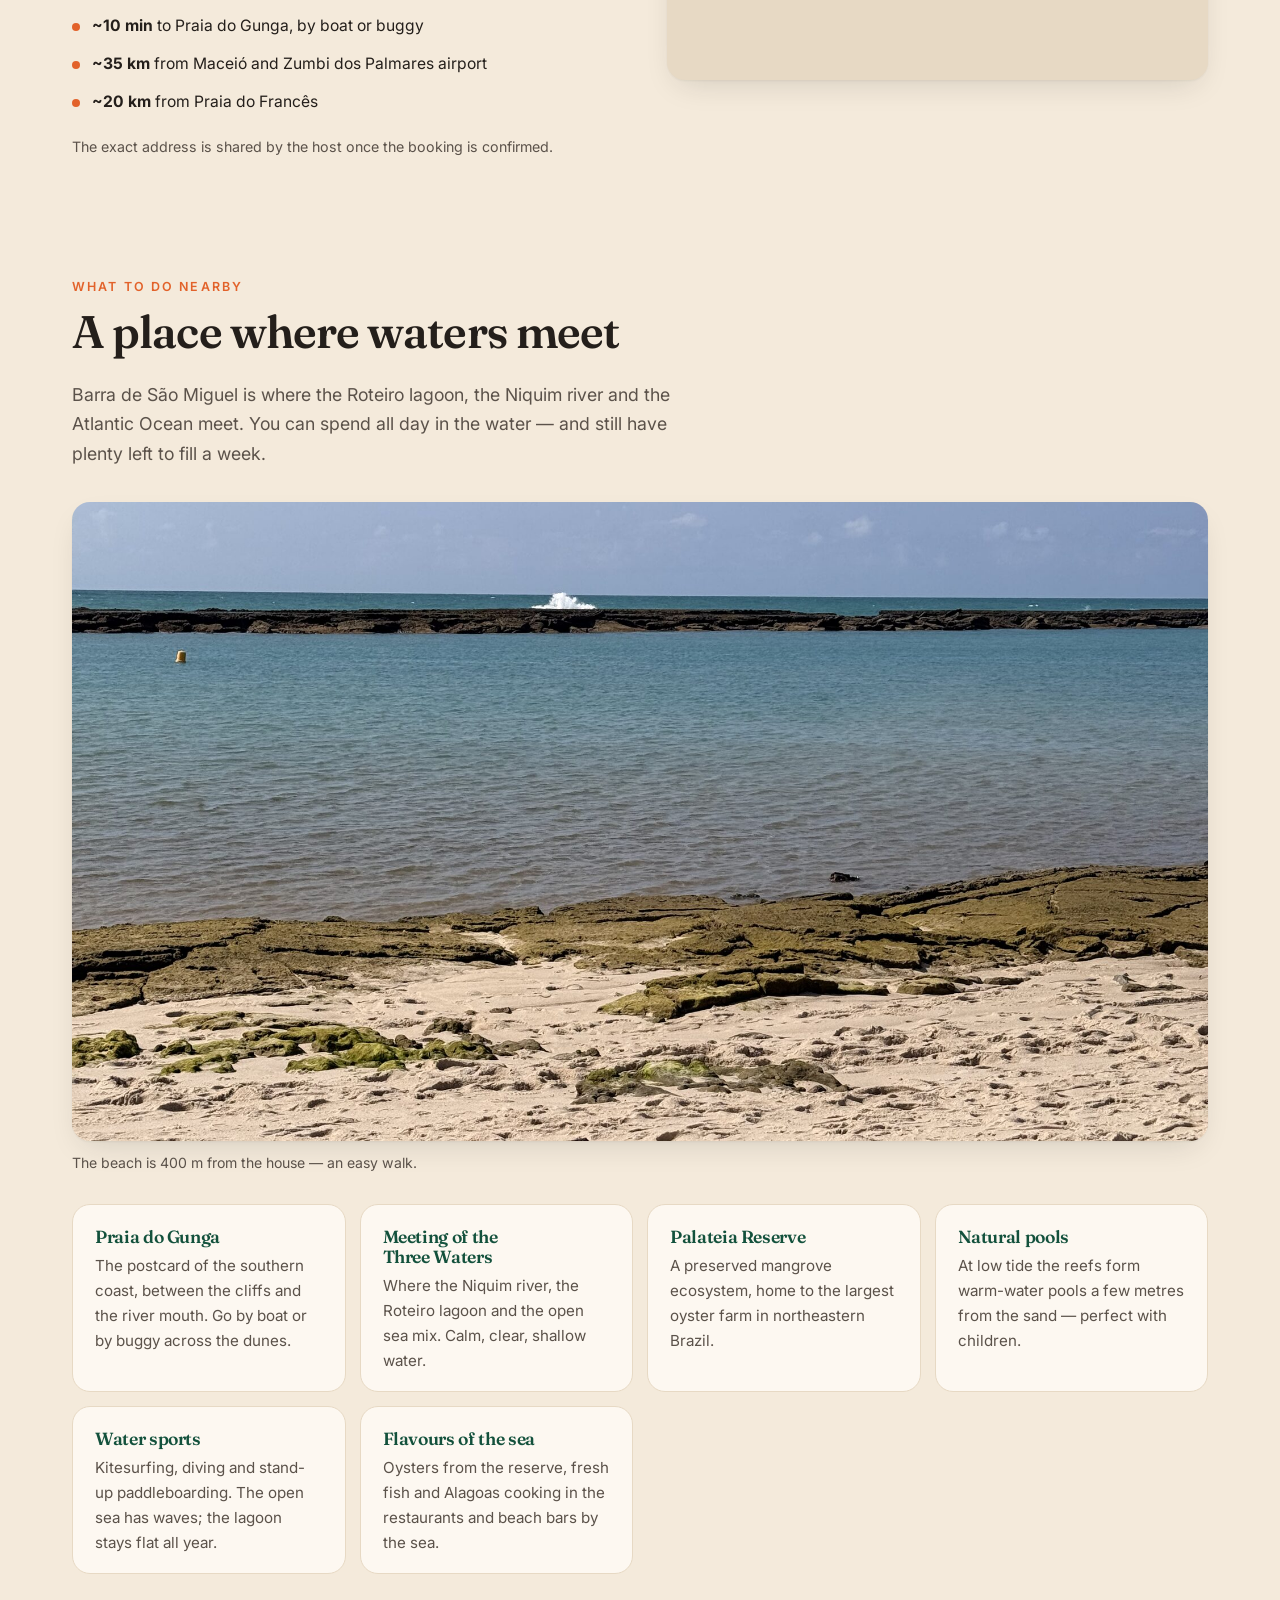
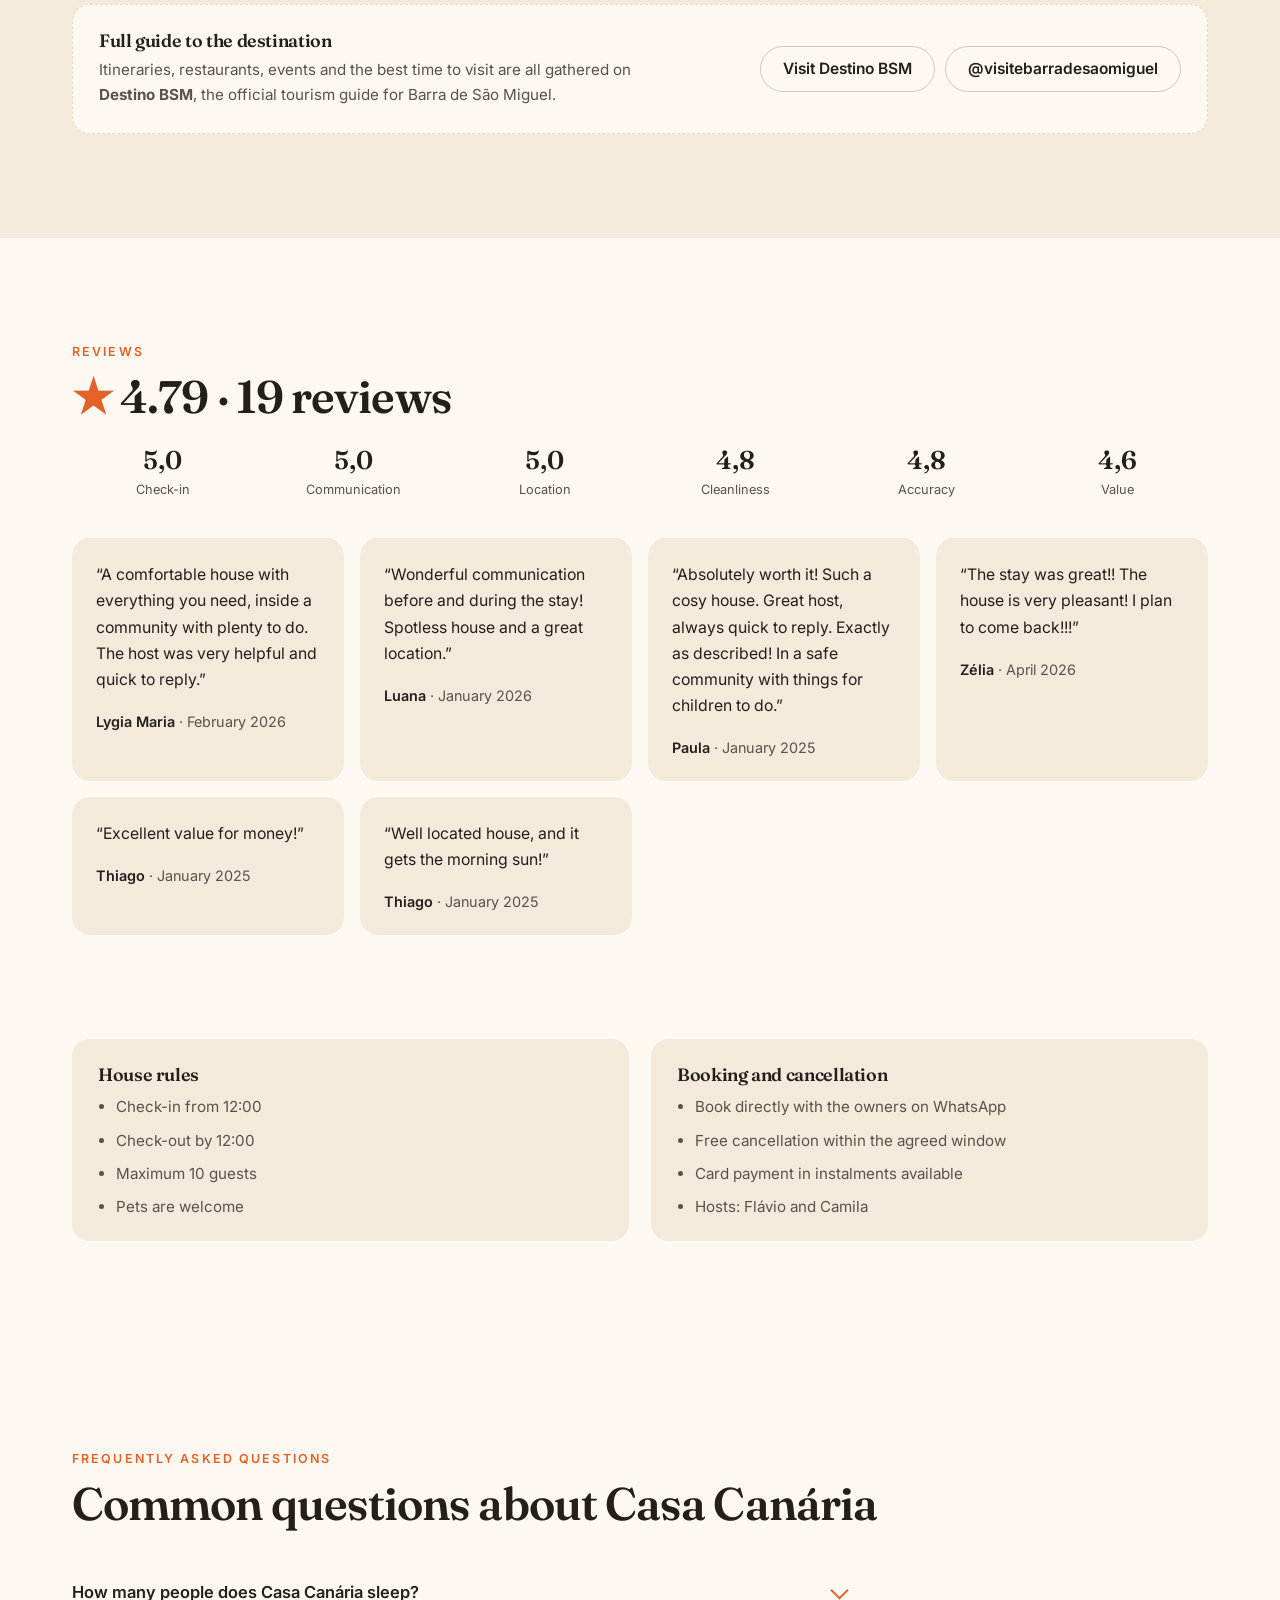
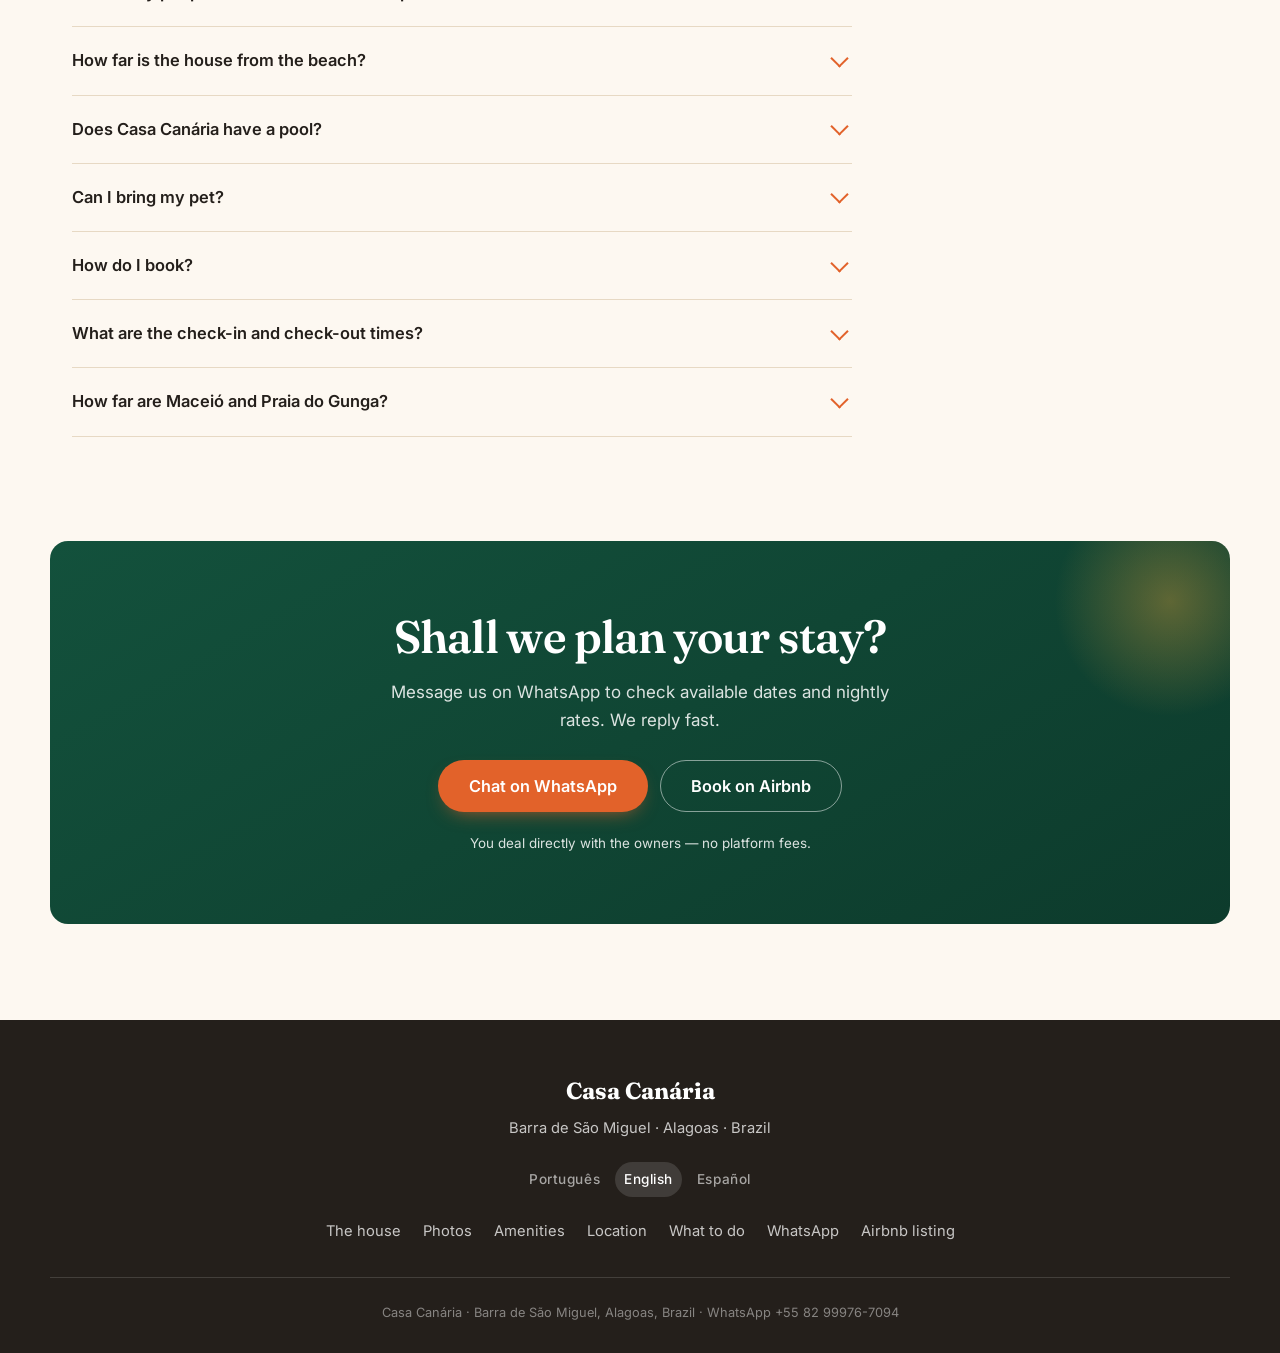
==== commit c6016b31: "Remove a área comum do condomínio Sai a foto da quadra, o selo, a comodidade e a menção no texto de " ====
--- a/en/index.html
+++ b/en/index.html
@@ -217,13 +217,12 @@
     <div class="grade-casa__texto">
       <p class="rotulo">Welcome</p>
       <h2>The whole house, just for your group</h2>
-      <p class="texto-grande">A great house in a gated community with 24-hour security, just 400 metres from the beach. Large leisure area with a <strong>private pool</strong>, barbecue, covered veranda and garage — and the community also has a sports court and a football field in its shared grounds.</p>
+      <p class="texto-grande">A great house in a gated community with 24-hour security, just 400 metres from the beach. Large leisure area with a <strong>private pool</strong>, barbecue, covered veranda and garage.</p>
       <p><strong>Every bedroom is en suite</strong>, with air conditioning and its own bathroom. Outdoors there is an extra powder room with a urinal, handy for whoever is by the pool. The kitchen is fully equipped, with everything you need to cook. It sleeps up to 10 people comfortably — and pets are welcome.</p>
       <ul class="lista-selos">
         <li><span aria-hidden="true">🔒</span> Gated community, 24-hour gatehouse</li>
         <li><span aria-hidden="true">🏖️</span> 400 m from the beach, on foot</li>
         <li><span aria-hidden="true">🐾</span> Pets allowed</li>
-        <li><span aria-hidden="true">🏀</span> Shared grounds with court and field</li>
         <li><span aria-hidden="true">🚗</span> Free parking on site</li>
       </ul>
     </div>
